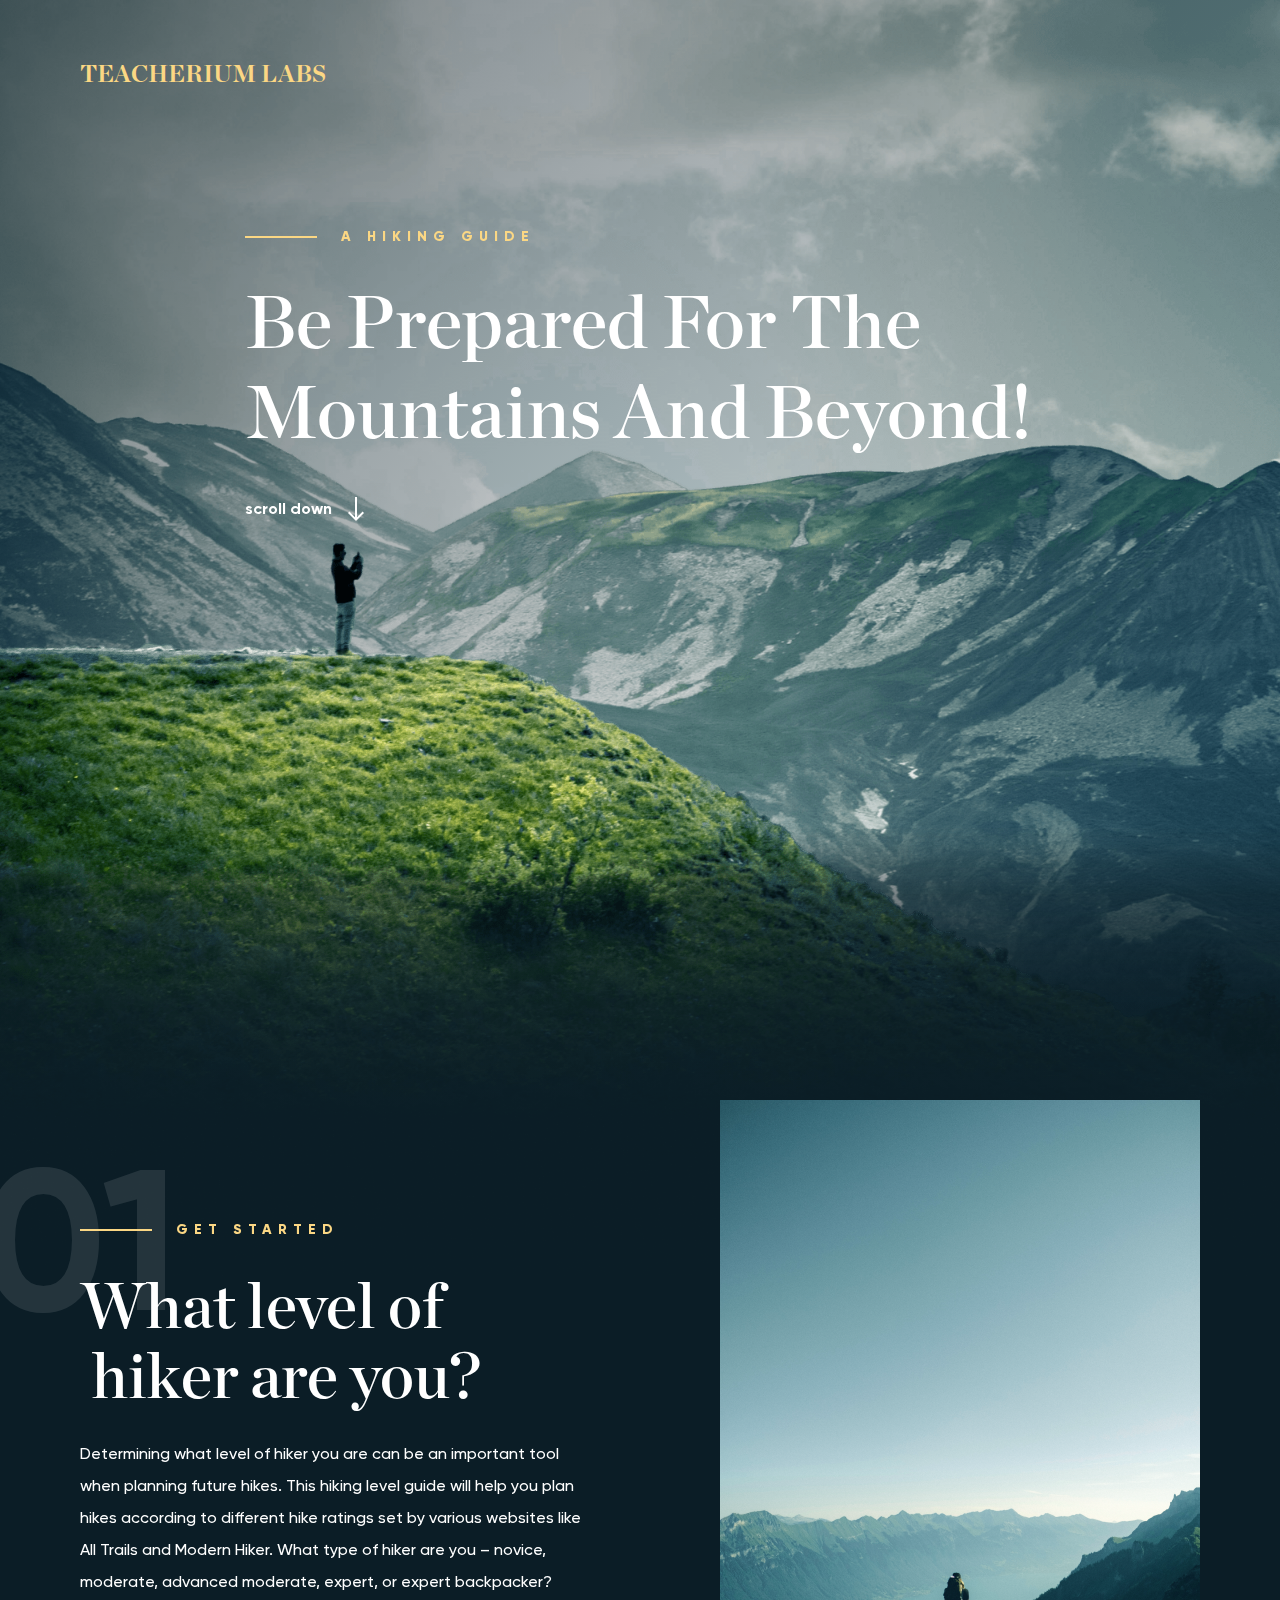
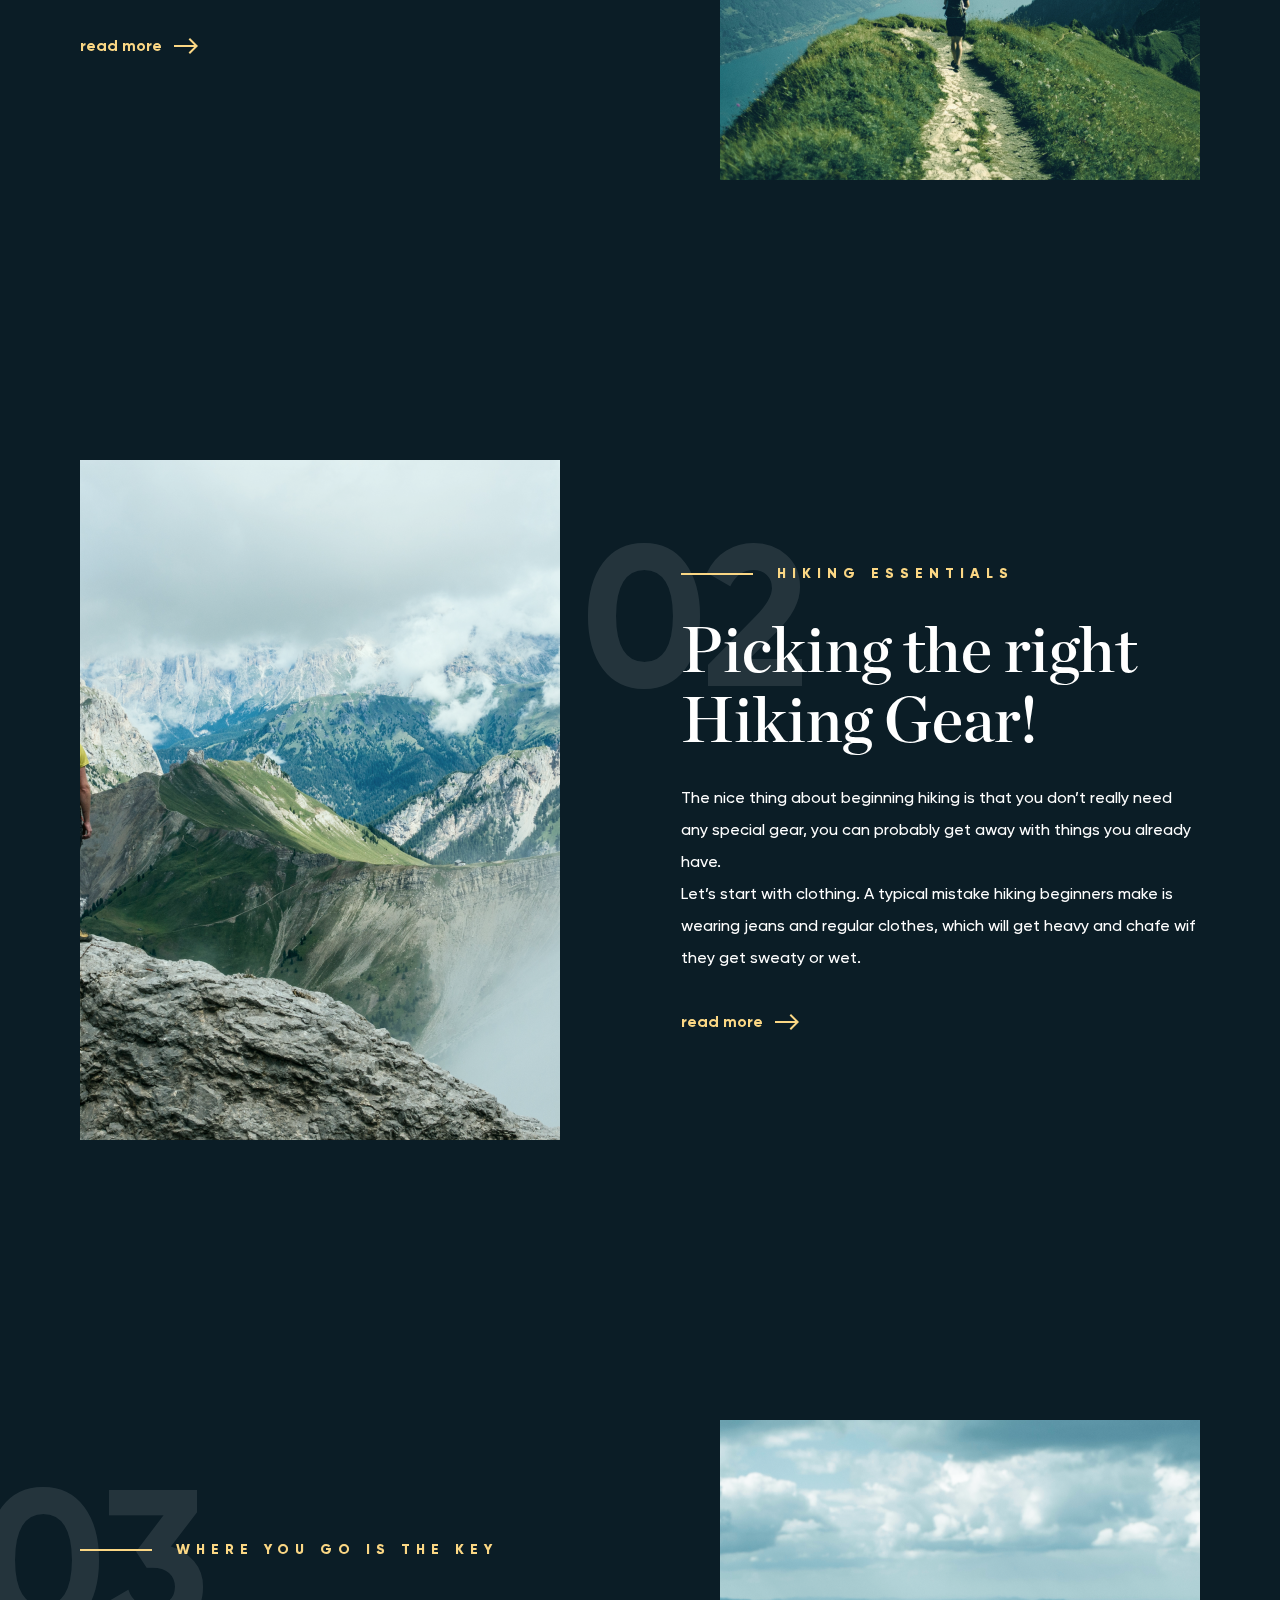
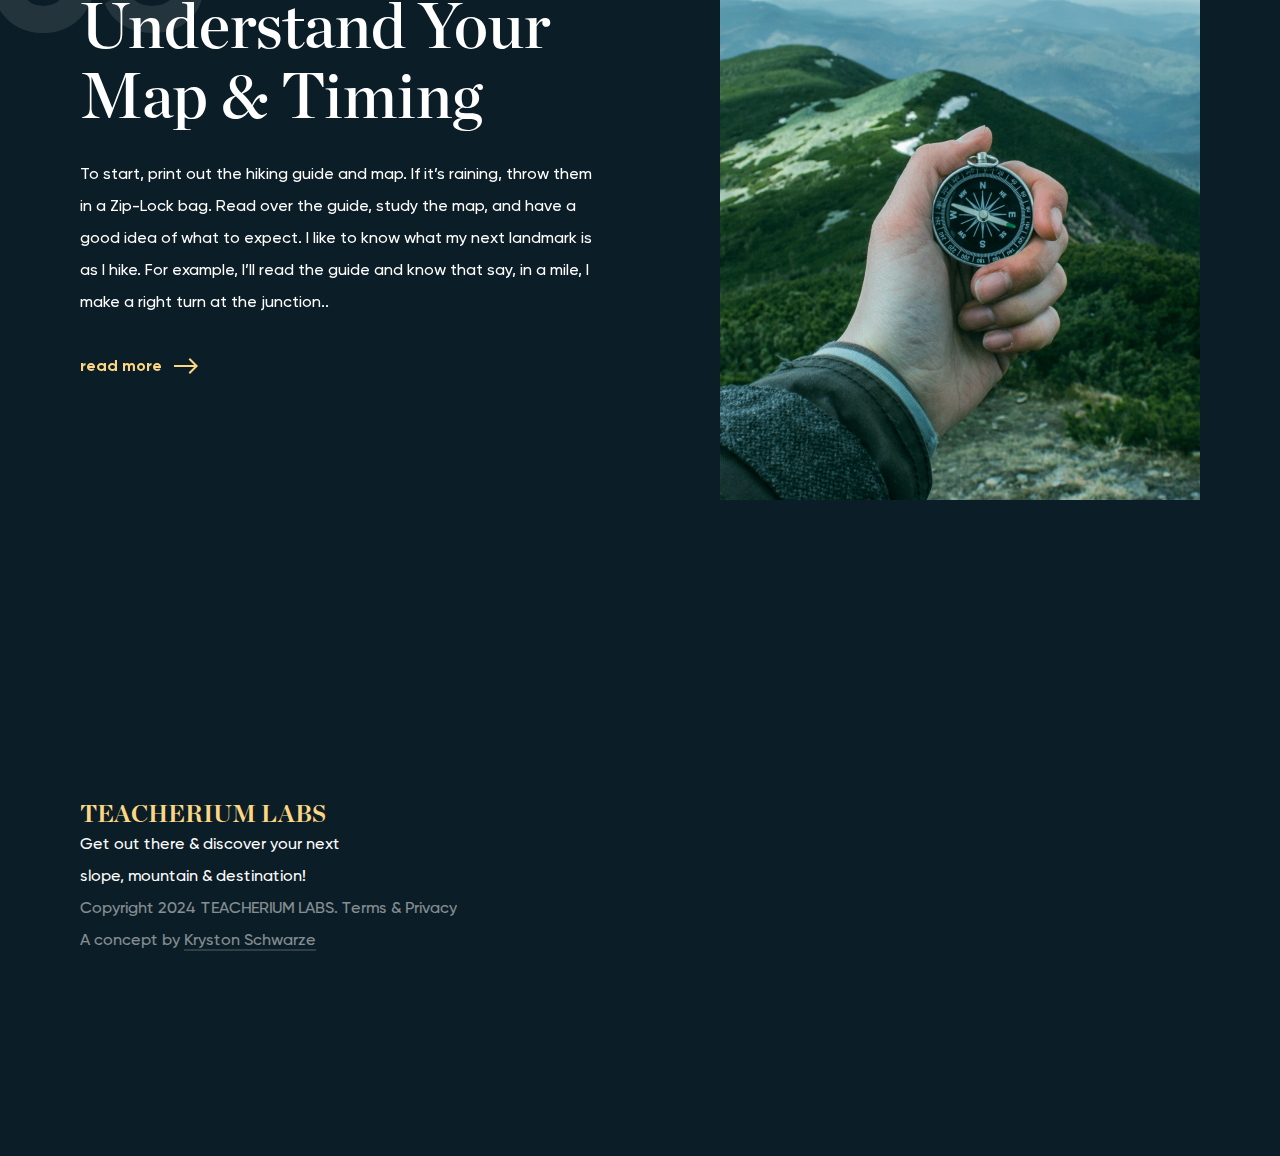
==== index.html @ 44a59bc6 "init" ====
<!DOCTYPE html>
<!--  This site was created in Webflow. http://www.webflow.com  -->
<!--  Last Published: Fri Apr 17 2020 17:21:22 GMT+0000 (Coordinated Universal Time)  -->
<html data-wf-page="5e99e50e1c66a9720b7ceb38" data-wf-site="5e2d678660dc1a91f8ef1b43">

<head>
  <meta charset="utf-8">
  <title>Teacherium Labs</title>
  <meta content="This is a concept for a blog landing page about hiking and traveling. By Kryston Schwarze."
    name="description">
  <meta content="MNTN | Landing Page" property="og:title">
  <meta content="This is a concept for a blog landing page about hiking and traveling. By Kryston Schwarze."
    property="og:description">
  <meta content="http://drive.google.com/uc?export=view&amp;id=1A3w-CeEMQgr1Tvk6RG8-RAgnAR3TEjqf" property="og:image">
  <meta content="summary" name="twitter:card">
  <meta content="width=device-width, initial-scale=1" name="viewport">
  <meta content="Webflow" name="generator">
  <link href="css/normalize.css" rel="stylesheet" type="text/css">
  <link href="css/webflow.css" rel="stylesheet" type="text/css">
  <link href="css/mntn.webflow.css" rel="stylesheet" type="text/css">
  <!-- [if lt IE 9]><script src="https://cdnjs.cloudflare.com/ajax/libs/html5shiv/3.7.3/html5shiv.min.js" type="text/javascript"></script><![endif] -->
  <script
    type="text/javascript">!function (o, c) { var n = c.documentElement, t = " w-mod-"; n.className += t + "js", ("ontouchstart" in o || o.DocumentTouch && c instanceof DocumentTouch) && (n.className += t + "touch") }(window, document);</script>
  <link href="images/favicon.png" rel="shortcut icon" type="image/x-icon">
  <link href="images/webclip.png" rel="apple-touch-icon">
  <meta name="theme-color" content="#0B1D26">
  <style>
    body {
      -webkit-font-smoothing: antialiased;
      -moz-font-smoothing: antialiased;
      -o-font-smoothing: antialiased;
    }

    ::selection {
      color: #FBD784;
      background: #color;
    }
  </style>
</head>

<body class="body">
  <!-- <div data-w-id="41b39f2a-3cc6-0436-9059-9418e7f2bdc5" style="display:flex;opacity:1" class="loading">
    <div class="loading-wrapper"><img src="images/Logo.svg" width="200" alt="" class="logo-loading"></div>
  </div> -->
  <div class="site-wrapper">
    <div class="hero-section">
      <div class="navbar">
        <div class="content-wrapper nav">
          <a href="#" class="logo w-inline-block">
            <div class="mntn-logo w-embed">
              <h3 class="h1-title">TEACHERIUM LABS</h3>
            </div>
          </a>
          <!-- <div class="nav-link-wrapper">
            <a href="#" class="nav-link nav w-inline-block">
              <div>Equipment</div>
            </a>
            <a href="#" class="nav-link nav w-inline-block">
              <div>About us</div>
            </a>
            <a href="#" class="nav-link nav w-inline-block">
              <div>Blog</div>
            </a>
          </div> -->
          <!-- <div class="account">
            <a href="#" class="link-to hero w-inline-block">
              <div class="icon margin-right w-embed"><svg width="24" height="24" viewbox="0 0 24 24" fill="none"
                  xmlns="http://www.w3.org/2000/svg">
                  <path fill-rule="evenodd" clip-rule="evenodd"
                    d="M12 14C14.2091 14 16 12.2091 16 10C16 7.79086 14.2091 6 12 6C9.79086 6 8 7.79086 8 10C8 12.2091 9.79086 14 12 14ZM12 12C13.1046 12 14 11.1046 14 10C14 8.89543 13.1046 8 12 8C10.8954 8 10 8.89543 10 10C10 11.1046 10.8954 12 12 12Z"
                    fill="currentColor"></path>
                  <path fill-rule="evenodd" clip-rule="evenodd"
                    d="M17.9261 20.0557C20.397 18.235 22 15.3047 22 12C22 6.47715 17.5228 2 12 2C6.47715 2 2 6.47715 2 12C2 15.3047 3.60301 18.235 6.07388 20.0557C6.11934 20.0892 6.16509 20.1223 6.21112 20.1551C6.65997 20.4742 7.1363 20.7573 7.63587 21C8.95464 21.6407 10.4354 22 12 22C13.5646 22 15.0454 21.6407 16.3641 21C16.3909 20.987 16.4177 20.9738 16.4443 20.9606C16.9657 20.7015 17.4613 20.3982 17.9261 20.0557ZM17.2287 18.055C18.926 16.588 20 14.4194 20 12C20 7.58172 16.4183 4 12 4C7.58172 4 4 7.58172 4 12C4 14.4194 5.07401 16.588 6.77128 18.055C7.80066 16.2313 9.75654 15 12 15C14.2435 15 16.1993 16.2313 17.2287 18.055ZM15.5567 19.1679C14.8921 17.8803 13.5488 17 12 17C10.4512 17 9.10792 17.8803 8.44332 19.1679C9.51467 19.7005 10.7224 20 12 20C13.2776 20 14.4853 19.7005 15.5567 19.1679Z"
                    fill="currentColor"></path>
                </svg></div>
              <div>Account</div>
            </a>
          </div> -->
        </div>
      </div>
      <div data-w-id="3f00c438-a0f3-3091-6407-ce77cd80edd8" class="content-wrapper hero">
        <div class="social-links">
          <div class="text-block">Follow us</div>
          <div class="icon social w-embed"><svg width="25" height="25" viewbox="0 0 25 25" fill="none"
              xmlns="http://www.w3.org/2000/svg">
              <path
                d="M2.5 16.7L2.5 8.3C2.5 5.0968 5.09675 2.5 8.3 2.5L16.7 2.5C19.9033 2.5 22.5 5.0968 22.5 8.29999L22.5 16.7C22.5 19.9032 19.9033 22.5 16.7 22.5L8.3 22.5C5.09675 22.5 2.5 19.9032 2.5 16.7ZM4.49998 16.9C4.49998 18.8882 6.11176 20.5 8.09998 20.5L16.9 20.5C18.8882 20.5 20.5 18.8882 20.5 16.9L20.5 8.1C20.5 6.1118 18.8882 4.5 16.9 4.5L8.09998 4.5C6.11176 4.5 4.49998 6.1118 4.49998 8.1L4.49998 16.9ZM5.99998 7.25C5.99998 6.5596 6.55963 6 7.24998 6C7.94034 6 8.49998 6.5596 8.49998 7.25C8.49998 7.9404 7.94034 8.5 7.24998 8.5C6.55963 8.5 5.99998 7.9404 5.99998 7.25ZM7.49998 12.5C7.49998 9.7386 9.73856 7.5 12.5 7.5C15.2614 7.5 17.5 9.7386 17.5 12.5C17.5 15.2614 15.2614 17.5 12.5 17.5C9.73856 17.5 7.49998 15.2614 7.49998 12.5ZM9.49998 12.5C9.49998 14.1569 10.8432 15.5 12.5 15.5C14.1569 15.5 15.5 14.1569 15.5 12.5C15.5 10.8431 14.1569 9.5 12.5 9.5C10.8432 9.5 9.49998 10.8431 9.49998 12.5Z"
                fill="white"></path>
            </svg></div>
          <div class="icon social w-embed"><svg width="25" height="25" viewbox="0 0 25 25" fill="none"
              xmlns="http://www.w3.org/2000/svg">
              <path
                d="M6.51238 2.04079C6.85373 2.81039 7.08442 3.63759 7.18815 4.50559C6.65701 3.61969 5.81598 2.93909 4.81378 2.61869C5.30564 3.44799 5.66278 4.36639 5.8552 5.34399C5.02112 6.12679 4.5 7.24209 4.5 8.47649C4.5 10.8466 6.42147 12.7683 8.79155 12.7683C9.1279 12.7683 9.45546 12.7303 9.7696 12.6571C9.5906 16.2239 7.88203 19.3862 5.28551 21.5029C5.91935 21.8723 6.65656 22.084 7.44309 22.084C8.93204 22.084 10.2456 21.3263 11.0153 20.1748C10.9929 20.8782 10.7999 21.54 10.4785 22.1186C10.4964 22.119 10.5143 22.119 10.5324 22.119C12.6118 22.119 14.3463 20.6397 14.7406 18.6764C14.8387 19.0365 14.8912 19.4156 14.8912 19.807C14.8912 20.0836 14.8642 20.3524 14.8142 20.6145C16.5191 20.0684 17.76 18.4835 17.7945 16.6054C18.9457 18.0742 19.6318 19.9247 19.6318 21.9355C19.6318 22.2819 19.6114 22.6235 19.5717 22.9592C20.7894 21.06 21.5 18.8041 21.5 16.3805C21.5 8.48659 14.9605 4.16979 9.28918 4.16979C9.10314 4.16979 8.91805 4.17399 8.73395 4.18229C8.12886 3.34369 7.37302 2.61609 6.51238 2.04079Z"
                fill="white"></path>
            </svg></div>
        </div>
        <div class="content-hero">
          <div class="tagline">
            <div class="tagline-line"></div>
            <h5 class="heading-tagline">A Hiking guide</h5>
          </div>
          <h1 class="h1-title">Be prepared for the Mountains and beyond!</h1>
          <a href="#Content" class="link-to hero w-inline-block">
            <div>scroll down</div>
            <div class="icon-scroll w-embed"><svg width="16" height="24" viewbox="0 0 16 24" fill="none"
                xmlns="http://www.w3.org/2000/svg">
                <path d="M16 16L14.59 14.59L9 20.17V0H7V20.17L1.42 14.58L0 16L8 24L16 16Z" fill="currentColor"></path>
              </svg></div>
          </a>
        </div>
        <div class="nav-slider">
          <div class="nav-slider-links"><a href="#" class="slider-link">Start</a><a href="#"
              class="slider-link">01</a><a href="#" class="slider-link">02</a><a href="#" class="slider-link">03</a>
          </div>
          <div class="indicator-line">
            <div class="indicator"></div>
          </div>
        </div>
      </div><img src="images/HG.png"
        srcset="images/HG-p-500.png 500w, images/HG-p-800.png 800w, images/HG-p-1080.png 1080w, images/HG.png 1920w"
        sizes="(max-width: 1920px) 100vw, 1920px" data-w-id="8d820f2d-52d3-8c4b-4f71-33c5de2cc9e6" alt=""
        class="hg"><img src="images/MG.png"
        srcset="images/MG-p-500.png 500w, images/MG-p-800.png 800w, images/MG-p-1080.png 1080w, images/MG-p-1600.png 1600w, images/MG.png 1920w"
        sizes="(max-width: 1920px) 100vw, 1920px" data-w-id="f095a42a-d5ae-6b01-3de8-4dbc899a5b17" alt=""
        class="mg"><img src="images/VG.png"
        srcset="images/VG-p-500.png 500w, images/VG-p-800.png 800w, images/VG.png 1920w"
        sizes="(max-width: 1920px) 100vw, 1920px" data-w-id="cf7ed2c0-d483-b1c6-05ca-2bc9dfa8c5a5" alt="" class="vg">
      <div class="gradient-hero"></div>
    </div>
    <div class="content-section">
      <div id="Content" class="content-wrapper content">
        <div class="grid">
          <div id="w-node-435c3832b714-0b7ceb38" class="content-text">
            <div class="count">01</div>
            <div class="tagline">
              <div class="tagline-line"></div>
              <h5 class="heading-tagline">GEt Started</h5>
            </div>
            <h2 class="head">What level of  hiker are you?</h2>
            <p>Determining what level of hiker you are can be an important tool when planning future hikes. This hiking
              level guide will help you plan hikes according to different hike ratings set by various websites like All
              Trails and Modern Hiker. What type of hiker are you – novice, moderate, advanced moderate, expert, or
              expert backpacker?</p>
            <a href="#" class="link-to hero more w-inline-block">
              <div>read more</div>
              <div class="icon-scroll more w-embed"><svg width="16" height="24" viewbox="0 0 16 24" fill="none"
                  xmlns="http://www.w3.org/2000/svg">
                  <path d="M16 16L14.59 14.59L9 20.17V0H7V20.17L1.42 14.58L0 16L8 24L16 16Z" fill="currentColor"></path>
                </svg></div>
            </a>
          </div><img src="images/01.png" id="w-node-39e02eb8b346-0b7ceb38" alt="" class="image _01">
        </div>
      </div>
      <div class="content-wrapper content">
        <div class="grid">
          <div id="w-node-12f012158455-0b7ceb38" class="content-text">
            <div class="count">02</div>
            <div class="tagline">
              <div class="tagline-line"></div>
              <h5 class="heading-tagline">Hiking Essentials</h5>
            </div>
            <h2 class="head">Picking the right Hiking Gear!</h2>
            <p>The nice thing about beginning hiking is that you don’t really need any special gear, you can probably
              get away with things you already have.<br>Let’s start with clothing. A typical mistake hiking beginners
              make is wearing jeans and regular clothes, which will get heavy and chafe wif they get sweaty or wet.</p>
            <a href="#" class="link-to hero more w-inline-block">
              <div>read more</div>
              <div class="icon-scroll more w-embed"><svg width="16" height="24" viewbox="0 0 16 24" fill="none"
                  xmlns="http://www.w3.org/2000/svg">
                  <path d="M16 16L14.59 14.59L9 20.17V0H7V20.17L1.42 14.58L0 16L8 24L16 16Z" fill="currentColor"></path>
                </svg></div>
            </a>
          </div><img src="images/02.png" id="w-node-12f012158464-0b7ceb38" alt="" class="image">
        </div>
      </div>
      <div class="content-wrapper content">
        <div class="grid">
          <div id="w-node-af252b1c3813-0b7ceb38" class="content-text">
            <div class="count">03</div>
            <div class="tagline">
              <div class="tagline-line"></div>
              <h5 class="heading-tagline">where you go is the key</h5>
            </div>
            <h2 class="head">Understand Your Map &amp; Timing</h2>
            <p>To start, print out the hiking guide and map. If it’s raining, throw them in a Zip-Lock bag. Read over
              the guide, study the map, and have a good idea of what to expect. I like to know what my next landmark is
              as I hike. For example, I’ll read the guide and know that say, in a mile, I make a right turn at the
              junction..</p>
            <a href="#" class="link-to hero more w-inline-block">
              <div>read more</div>
              <div class="icon-scroll more w-embed"><svg width="16" height="24" viewbox="0 0 16 24" fill="none"
                  xmlns="http://www.w3.org/2000/svg">
                  <path d="M16 16L14.59 14.59L9 20.17V0H7V20.17L1.42 14.58L0 16L8 24L16 16Z" fill="currentColor"></path>
                </svg></div>
            </a>
          </div><img src="images/03.png" id="w-node-af252b1c3822-0b7ceb38" alt="" class="image">
        </div>
      </div>
    </div>
    <div class="footer">
      <div class="content-wrapper content footer">
        <div class="grid footer">
          <div id="w-node-1aa862d1e6f1-0b7ceb38" class="footer-left">
            <div class="top">
              <a href="#" class="logo footer w-inline-block">
                <div class="mntn-logo w-embed">
                  <h3 class="h1-title">TEACHERIUM LABS</h3>
                </div>
              </a>
              <div class="footer-text">Get out there &amp; discover your next slope, mountain &amp; destination!</div>
            </div>
            <div class="copyright">Copyright 2024 TEACHERIUM LABS. Terms &amp; Privacy<br>A concept by <a
                href="http://krystonschwarze.com" target="_blank" class="author">Kryston Schwarze</a></div>
          </div>
          <div id="w-node-4532b953dd02-0b7ceb38" class="footer-right">
            <!-- <div class="links">
              <div id="w-node-bec01f52c19d-0b7ceb38" class="footer-links">
                <h4>More on The Blog</h4><a href="#" class="footer-link">About MNTN</a><a href="#"
                  class="footer-link">Contributors &amp; Writers</a><a href="#" class="footer-link">Write For Us</a><a
                  href="#" class="footer-link">Contact Us</a><a href="#" class="footer-link">Privacy Policy</a>
              </div>
              <div id="w-node-98e738a28e3d-0b7ceb38" class="footer-links _02">
                <h4>More on MNTN</h4><a href="#" class="footer-link">The Team</a><a href="#"
                  class="footer-link">Jobs</a><a href="#" class="footer-link">Press</a>
              </div>
            </div> -->
          </div>
        </div>
      </div>
    </div>
  </div>
  <script src="https://d3e54v103j8qbb.cloudfront.net/js/jquery-3.4.1.min.220afd743d.js?site=5e2d678660dc1a91f8ef1b43"
    type="text/javascript" integrity="sha256-CSXorXvZcTkaix6Yvo6HppcZGetbYMGWSFlBw8HfCJo="
    crossorigin="anonymous"></script>
  <script src="js/webflow.js" type="text/javascript"></script>
  <!-- [if lte IE 9]><script src="https://cdnjs.cloudflare.com/ajax/libs/placeholders/3.0.2/placeholders.min.js"></script><![endif] -->
</body>

</html>
---- css/webflow.css ----
@font-face {
  font-family: 'webflow-icons';
  src: url("[data-uri]") format('truetype');
  font-weight: normal;
  font-style: normal;
}
[class^="w-icon-"],
[class*=" w-icon-"] {
  /* use !important to prevent issues with browser extensions that change fonts */
  font-family: 'webflow-icons' !important;
  speak: none;
  font-style: normal;
  font-weight: normal;
  font-variant: normal;
  text-transform: none;
  line-height: 1;
  /* Better Font Rendering =========== */
  -webkit-font-smoothing: antialiased;
  -moz-osx-font-smoothing: grayscale;
}
.w-icon-slider-right:before {
  content: "\e600";
}
.w-icon-slider-left:before {
  content: "\e601";
}
.w-icon-nav-menu:before {
  content: "\e602";
}
.w-icon-arrow-down:before,
.w-icon-dropdown-toggle:before {
  content: "\e603";
}
.w-icon-file-upload-remove:before {
  content: "\e900";
}
.w-icon-file-upload-icon:before {
  content: "\e903";
}
* {
  -webkit-box-sizing: border-box;
  -moz-box-sizing: border-box;
  box-sizing: border-box;
}
html {
  height: 100%;
}
body {
  margin: 0;
  min-height: 100%;
  background-color: #fff;
  font-family: Arial, sans-serif;
  font-size: 14px;
  line-height: 20px;
  color: #333;
}
img {
  max-width: 100%;
  vertical-align: middle;
  display: inline-block;
}
html.w-mod-touch * {
  background-attachment: scroll !important;
}
.w-block {
  display: block;
}
.w-inline-block {
  max-width: 100%;
  display: inline-block;
}
.w-clearfix:before,
.w-clearfix:after {
  content: " ";
  display: table;
  grid-column-start: 1;
  grid-row-start: 1;
  grid-column-end: 2;
  grid-row-end: 2;
}
.w-clearfix:after {
  clear: both;
}
.w-hidden {
  display: none;
}
.w-button {
  display: inline-block;
  padding: 9px 15px;
  background-color: #3898EC;
  color: white;
  border: 0;
  line-height: inherit;
  text-decoration: none;
  cursor: pointer;
  border-radius: 0;
}
input.w-button {
  -webkit-appearance: button;
}
html[data-w-dynpage] [data-w-cloak] {
  color: transparent !important;
}
.w-webflow-badge,
.w-webflow-badge * {
  position: static;
  left: auto;
  top: auto;
  right: auto;
  bottom: auto;
  z-index: auto;
  display: block;
  visibility: visible;
  overflow: visible;
  overflow-x: visible;
  overflow-y: visible;
  box-sizing: border-box;
  width: auto;
  height: auto;
  max-height: none;
  max-width: none;
  min-height: 0;
  min-width: 0;
  margin: 0;
  padding: 0;
  float: none;
  clear: none;
  border: 0 none transparent;
  border-radius: 0;
  background: none;
  background-image: none;
  background-position: 0% 0%;
  background-size: auto auto;
  background-repeat: repeat;
  background-origin: padding-box;
  background-clip: border-box;
  background-attachment: scroll;
  background-color: transparent;
  box-shadow: none;
  opacity: 1.0;
  transform: none;
  transition: none;
  direction: ltr;
  font-family: inherit;
  font-weight: inherit;
  color: inherit;
  font-size: inherit;
  line-height: inherit;
  font-style: inherit;
  font-variant: inherit;
  text-align: inherit;
  letter-spacing: inherit;
  text-decoration: inherit;
  text-indent: 0;
  text-transform: inherit;
  list-style-type: disc;
  text-shadow: none;
  font-smoothing: auto;
  vertical-align: baseline;
  cursor: inherit;
  white-space: inherit;
  word-break: normal;
  word-spacing: normal;
  word-wrap: normal;
}
.w-webflow-badge {
  position: fixed !important;
  display: inline-block !important;
  visibility: visible !important;
  opacity: 1 !important;
  z-index: 2147483647 !important;
  top: auto !important;
  right: 12px !important;
  bottom: 12px !important;
  left: auto !important;
  color: #AAADB0 !important;
  background-color: #fff !important;
  border-radius: 3px !important;
  padding: 6px 8px 6px 6px !important;
  font-size: 12px !important;
  opacity: 1.0 !important;
  line-height: 14px !important;
  text-decoration: none !important;
  transform: none !important;
  margin: 0 !important;
  width: auto !important;
  height: auto !important;
  overflow: visible !important;
  white-space: nowrap;
  box-shadow: 0 0 0 1px rgba(0, 0, 0, 0.1), 0px 1px 3px rgba(0, 0, 0, 0.1);
  cursor: pointer;
}
.w-webflow-badge > img {
  display: inline-block !important;
  visibility: visible !important;
  opacity: 1 !important;
  vertical-align: middle !important;
}
h1,
h2,
h3,
h4,
h5,
h6 {
  font-weight: bold;
  margin-bottom: 10px;
}
h1 {
  font-size: 38px;
  line-height: 44px;
  margin-top: 20px;
}
h2 {
  font-size: 32px;
  line-height: 36px;
  margin-top: 20px;
}
h3 {
  font-size: 24px;
  line-height: 30px;
  margin-top: 20px;
}
h4 {
  font-size: 18px;
  line-height: 24px;
  margin-top: 10px;
}
h5 {
  font-size: 14px;
  line-height: 20px;
  margin-top: 10px;
}
h6 {
  font-size: 12px;
  line-height: 18px;
  margin-top: 10px;
}
p {
  margin-top: 0;
  margin-bottom: 10px;
}
blockquote {
  margin: 0 0 10px 0;
  padding: 10px 20px;
  border-left: 5px solid #E2E2E2;
  font-size: 18px;
  line-height: 22px;
}
figure {
  margin: 0;
  margin-bottom: 10px;
}
figcaption {
  margin-top: 5px;
  text-align: center;
}
ul,
ol {
  margin-top: 0px;
  margin-bottom: 10px;
  padding-left: 40px;
}
.w-list-unstyled {
  padding-left: 0;
  list-style: none;
}
.w-embed:before,
.w-embed:after {
  content: " ";
  display: table;
  grid-column-start: 1;
  grid-row-start: 1;
  grid-column-end: 2;
  grid-row-end: 2;
}
.w-embed:after {
  clear: both;
}
.w-video {
  width: 100%;
  position: relative;
  padding: 0;
}
.w-video iframe,
.w-video object,
.w-video embed {
  position: absolute;
  top: 0;
  left: 0;
  width: 100%;
  height: 100%;
}
fieldset {
  padding: 0;
  margin: 0;
  border: 0;
}
button,
html input[type="button"],
input[type="reset"] {
  border: 0;
  cursor: pointer;
  -webkit-appearance: button;
}
.w-form {
  margin: 0 0 15px;
}
.w-form-done {
  display: none;
  padding: 20px;
  text-align: center;
  background-color: #dddddd;
}
.w-form-fail {
  display: none;
  margin-top: 10px;
  padding: 10px;
  background-color: #ffdede;
}
label {
  display: block;
  margin-bottom: 5px;
  font-weight: bold;
}
.w-input,
.w-select {
  display: block;
  width: 100%;
  height: 38px;
  padding: 8px 12px;
  margin-bottom: 10px;
  font-size: 14px;
  line-height: 1.428571429;
  color: #333333;
  vertical-align: middle;
  background-color: #ffffff;
  border: 1px solid #cccccc;
}
.w-input:-moz-placeholder,
.w-select:-moz-placeholder {
  color: #999;
}
.w-input::-moz-placeholder,
.w-select::-moz-placeholder {
  color: #999;
  opacity: 1;
}
.w-input:-ms-input-placeholder,
.w-select:-ms-input-placeholder {
  color: #999;
}
.w-input::-webkit-input-placeholder,
.w-select::-webkit-input-placeholder {
  color: #999;
}
.w-input:focus,
.w-select:focus {
  border-color: #3898EC;
  outline: 0;
}
.w-input[disabled],
.w-select[disabled],
.w-input[readonly],
.w-select[readonly],
fieldset[disabled] .w-input,
fieldset[disabled] .w-select {
  cursor: not-allowed;
  background-color: #eeeeee;
}
textarea.w-input,
textarea.w-select {
  height: auto;
}
.w-select {
  background-color: #f3f3f3;
}
.w-select[multiple] {
  height: auto;
}
.w-form-label {
  display: inline-block;
  cursor: pointer;
  font-weight: normal;
  margin-bottom: 0px;
}
.w-radio {
  display: block;
  margin-bottom: 5px;
  padding-left: 20px;
}
.w-radio:before,
.w-radio:after {
  content: " ";
  display: table;
  grid-column-start: 1;
  grid-row-start: 1;
  grid-column-end: 2;
  grid-row-end: 2;
}
.w-radio:after {
  clear: both;
}
.w-radio-input {
  margin: 4px 0 0;
  margin-top: 1px \9;
  line-height: normal;
  float: left;
  margin-left: -20px;
}
.w-radio-input {
  margin-top: 3px;
}
.w-file-upload {
  display: block;
  margin-bottom: 10px;
}
.w-file-upload-input {
  width: 0.1px;
  height: 0.1px;
  opacity: 0;
  overflow: hidden;
  position: absolute;
  z-index: -100;
}
.w-file-upload-default,
.w-file-upload-uploading,
.w-file-upload-success {
  display: inline-block;
  color: #333333;
}
.w-file-upload-error {
  display: block;
  margin-top: 10px;
}
.w-file-upload-default.w-hidden,
.w-file-upload-uploading.w-hidden,
.w-file-upload-error.w-hidden,
.w-file-upload-success.w-hidden {
  display: none;
}
.w-file-upload-uploading-btn {
  display: flex;
  font-size: 14px;
  font-weight: normal;
  cursor: pointer;
  margin: 0;
  padding: 8px 12px;
  border: 1px solid #cccccc;
  background-color: #fafafa;
}
.w-file-upload-file {
  display: flex;
  flex-grow: 1;
  justify-content: space-between;
  margin: 0;
  padding: 8px 9px 8px 11px;
  border: 1px solid #cccccc;
  background-color: #fafafa;
}
.w-file-upload-file-name {
  font-size: 14px;
  font-weight: normal;
  display: block;
}
.w-file-remove-link {
  margin-top: 3px;
  margin-left: 10px;
  width: auto;
  height: auto;
  padding: 3px;
  display: block;
  cursor: pointer;
}
.w-icon-file-upload-remove {
  margin: auto;
  font-size: 10px;
}
.w-file-upload-error-msg {
  display: inline-block;
  color: #ea384c;
  padding: 2px 0;
}
.w-file-upload-info {
  display: inline-block;
  line-height: 38px;
  padding: 0 12px;
}
.w-file-upload-label {
  display: inline-block;
  font-size: 14px;
  font-weight: normal;
  cursor: pointer;
  margin: 0;
  padding: 8px 12px;
  border: 1px solid #cccccc;
  background-color: #fafafa;
}
.w-icon-file-upload-icon,
.w-icon-file-upload-uploading {
  display: inline-block;
  margin-right: 8px;
  width: 20px;
}
.w-icon-file-upload-uploading {
  height: 20px;
}
.w-container {
  margin-left: auto;
  margin-right: auto;
  max-width: 940px;
}
.w-container:before,
.w-container:after {
  content: " ";
  display: table;
  grid-column-start: 1;
  grid-row-start: 1;
  grid-column-end: 2;
  grid-row-end: 2;
}
.w-container:after {
  clear: both;
}
.w-container .w-row {
  margin-left: -10px;
  margin-right: -10px;
}
.w-row:before,
.w-row:after {
  content: " ";
  display: table;
  grid-column-start: 1;
  grid-row-start: 1;
  grid-column-end: 2;
  grid-row-end: 2;
}
.w-row:after {
  clear: both;
}
.w-row .w-row {
  margin-left: 0;
  margin-right: 0;
}
.w-col {
  position: relative;
  float: left;
  width: 100%;
  min-height: 1px;
  padding-left: 10px;
  padding-right: 10px;
}
.w-col .w-col {
  padding-left: 0;
  padding-right: 0;
}
.w-col-1 {
  width: 8.33333333%;
}
.w-col-2 {
  width: 16.66666667%;
}
.w-col-3 {
  width: 25%;
}
.w-col-4 {
  width: 33.33333333%;
}
.w-col-5 {
  width: 41.66666667%;
}
.w-col-6 {
  width: 50%;
}
.w-col-7 {
  width: 58.33333333%;
}
.w-col-8 {
  width: 66.66666667%;
}
.w-col-9 {
  width: 75%;
}
.w-col-10 {
  width: 83.33333333%;
}
.w-col-11 {
  width: 91.66666667%;
}
.w-col-12 {
  width: 100%;
}
.w-hidden-main {
  display: none !important;
}
@media screen and (max-width: 991px) {
  .w-container {
    max-width: 728px;
  }
  .w-hidden-main {
    display: inherit !important;
  }
  .w-hidden-medium {
    display: none !important;
  }
  .w-col-medium-1 {
    width: 8.33333333%;
  }
  .w-col-medium-2 {
    width: 16.66666667%;
  }
  .w-col-medium-3 {
    width: 25%;
  }
  .w-col-medium-4 {
    width: 33.33333333%;
  }
  .w-col-medium-5 {
    width: 41.66666667%;
  }
  .w-col-medium-6 {
    width: 50%;
  }
  .w-col-medium-7 {
    width: 58.33333333%;
  }
  .w-col-medium-8 {
    width: 66.66666667%;
  }
  .w-col-medium-9 {
    width: 75%;
  }
  .w-col-medium-10 {
    width: 83.33333333%;
  }
  .w-col-medium-11 {
    width: 91.66666667%;
  }
  .w-col-medium-12 {
    width: 100%;
  }
  .w-col-stack {
    width: 100%;
    left: auto;
    right: auto;
  }
}
@media screen and (max-width: 767px) {
  .w-hidden-main {
    display: inherit !important;
  }
  .w-hidden-medium {
    display: inherit !important;
  }
  .w-hidden-small {
    display: none !important;
  }
  .w-row,
  .w-container .w-row {
    margin-left: 0;
    margin-right: 0;
  }
  .w-col {
    width: 100%;
    left: auto;
    right: auto;
  }
  .w-col-small-1 {
    width: 8.33333333%;
  }
  .w-col-small-2 {
    width: 16.66666667%;
  }
  .w-col-small-3 {
    width: 25%;
  }
  .w-col-small-4 {
    width: 33.33333333%;
  }
  .w-col-small-5 {
    width: 41.66666667%;
  }
  .w-col-small-6 {
    width: 50%;
  }
  .w-col-small-7 {
    width: 58.33333333%;
  }
  .w-col-small-8 {
    width: 66.66666667%;
  }
  .w-col-small-9 {
    width: 75%;
  }
  .w-col-small-10 {
    width: 83.33333333%;
  }
  .w-col-small-11 {
    width: 91.66666667%;
  }
  .w-col-small-12 {
    width: 100%;
  }
}
@media screen and (max-width: 479px) {
  .w-container {
    max-width: none;
  }
  .w-hidden-main {
    display: inherit !important;
  }
  .w-hidden-medium {
    display: inherit !important;
  }
  .w-hidden-small {
    display: inherit !important;
  }
  .w-hidden-tiny {
    display: none !important;
  }
  .w-col {
    width: 100%;
  }
  .w-col-tiny-1 {
    width: 8.33333333%;
  }
  .w-col-tiny-2 {
    width: 16.66666667%;
  }
  .w-col-tiny-3 {
    width: 25%;
  }
  .w-col-tiny-4 {
    width: 33.33333333%;
  }
  .w-col-tiny-5 {
    width: 41.66666667%;
  }
  .w-col-tiny-6 {
    width: 50%;
  }
  .w-col-tiny-7 {
    width: 58.33333333%;
  }
  .w-col-tiny-8 {
    width: 66.66666667%;
  }
  .w-col-tiny-9 {
    width: 75%;
  }
  .w-col-tiny-10 {
    width: 83.33333333%;
  }
  .w-col-tiny-11 {
    width: 91.66666667%;
  }
  .w-col-tiny-12 {
    width: 100%;
  }
}
.w-widget {
  position: relative;
}
.w-widget-map {
  width: 100%;
  height: 400px;
}
.w-widget-map label {
  width: auto;
  display: inline;
}
.w-widget-map img {
  max-width: inherit;
}
.w-widget-map .gm-style-iw {
  text-align: center;
}
.w-widget-map .gm-style-iw > button {
  display: none !important;
}
.w-widget-twitter {
  overflow: hidden;
}
.w-widget-twitter-count-shim {
  display: inline-block;
  vertical-align: top;
  position: relative;
  width: 28px;
  height: 20px;
  text-align: center;
  background: white;
  border: #758696 solid 1px;
  border-radius: 3px;
}
.w-widget-twitter-count-shim * {
  pointer-events: none;
  -webkit-user-select: none;
  -moz-user-select: none;
  -ms-user-select: none;
  user-select: none;
}
.w-widget-twitter-count-shim .w-widget-twitter-count-inner {
  position: relative;
  font-size: 15px;
  line-height: 12px;
  text-align: center;
  color: #999;
  font-family: serif;
}
.w-widget-twitter-count-shim .w-widget-twitter-count-clear {
  position: relative;
  display: block;
}
.w-widget-twitter-count-shim.w--large {
  width: 36px;
  height: 28px;
}
.w-widget-twitter-count-shim.w--large .w-widget-twitter-count-inner {
  font-size: 18px;
  line-height: 18px;
}
.w-widget-twitter-count-shim:not(.w--vertical) {
  margin-left: 5px;
  margin-right: 8px;
}
.w-widget-twitter-count-shim:not(.w--vertical).w--large {
  margin-left: 6px;
}
.w-widget-twitter-count-shim:not(.w--vertical):before,
.w-widget-twitter-count-shim:not(.w--vertical):after {
  top: 50%;
  left: 0;
  border: solid transparent;
  content: " ";
  height: 0;
  width: 0;
  position: absolute;
  pointer-events: none;
}
.w-widget-twitter-count-shim:not(.w--vertical):before {
  border-color: rgba(117, 134, 150, 0);
  border-right-color: #5d6c7b;
  border-width: 4px;
  margin-left: -9px;
  margin-top: -4px;
}
.w-widget-twitter-count-shim:not(.w--vertical).w--large:before {
  border-width: 5px;
  margin-left: -10px;
  margin-top: -5px;
}
.w-widget-twitter-count-shim:not(.w--vertical):after {
  border-color: rgba(255, 255, 255, 0);
  border-right-color: white;
  border-width: 4px;
  margin-left: -8px;
  margin-top: -4px;
}
.w-widget-twitter-count-shim:not(.w--vertical).w--large:after {
  border-width: 5px;
  margin-left: -9px;
  margin-top: -5px;
}
.w-widget-twitter-count-shim.w--vertical {
  width: 61px;
  height: 33px;
  margin-bottom: 8px;
}
.w-widget-twitter-count-shim.w--vertical:before,
.w-widget-twitter-count-shim.w--vertical:after {
  top: 100%;
  left: 50%;
  border: solid transparent;
  content: " ";
  height: 0;
  width: 0;
  position: absolute;
  pointer-events: none;
}
.w-widget-twitter-count-shim.w--vertical:before {
  border-color: rgba(117, 134, 150, 0);
  border-top-color: #5d6c7b;
  border-width: 5px;
  margin-left: -5px;
}
.w-widget-twitter-count-shim.w--vertical:after {
  border-color: rgba(255, 255, 255, 0);
  border-top-color: white;
  border-width: 4px;
  margin-left: -4px;
}
.w-widget-twitter-count-shim.w--vertical .w-widget-twitter-count-inner {
  font-size: 18px;
  line-height: 22px;
}
.w-widget-twitter-count-shim.w--vertical.w--large {
  width: 76px;
}
.w-widget-gplus {
  overflow: hidden;
}
.w-background-video {
  position: relative;
  overflow: hidden;
  height: 500px;
  color: white;
}
.w-background-video > video {
  background-size: cover;
  background-position: 50% 50%;
  position: absolute;
  margin: auto;
  width: 100%;
  height: 100%;
  right: -100%;
  bottom: -100%;
  top: -100%;
  left: -100%;
  object-fit: cover;
  z-index: -100;
}
.w-background-video > video::-webkit-media-controls-start-playback-button {
  display: none !important;
  -webkit-appearance: none;
}
.w-slider {
  position: relative;
  height: 300px;
  text-align: center;
  background: #dddddd;
  clear: both;
  -webkit-tap-highlight-color: rgba(0, 0, 0, 0);
  tap-highlight-color: rgba(0, 0, 0, 0);
}
.w-slider-mask {
  position: relative;
  display: block;
  overflow: hidden;
  z-index: 1;
  left: 0;
  right: 0;
  height: 100%;
  white-space: nowrap;
}
.w-slide {
  position: relative;
  display: inline-block;
  vertical-align: top;
  width: 100%;
  height: 100%;
  white-space: normal;
  text-align: left;
}
.w-slider-nav {
  position: absolute;
  z-index: 2;
  top: auto;
  right: 0;
  bottom: 0;
  left: 0;
  margin: auto;
  padding-top: 10px;
  height: 40px;
  text-align: center;
  -webkit-tap-highlight-color: rgba(0, 0, 0, 0);
  tap-highlight-color: rgba(0, 0, 0, 0);
}
.w-slider-nav.w-round > div {
  border-radius: 100%;
}
.w-slider-nav.w-num > div {
  width: auto;
  height: auto;
  padding: 0.2em 0.5em;
  font-size: inherit;
  line-height: inherit;
}
.w-slider-nav.w-shadow > div {
  box-shadow: 0 0 3px rgba(51, 51, 51, 0.4);
}
.w-slider-nav-invert {
  color: #fff;
}
.w-slider-nav-invert > div {
  background-color: rgba(34, 34, 34, 0.4);
}
.w-slider-nav-invert > div.w-active {
  background-color: #222;
}
.w-slider-dot {
  position: relative;
  display: inline-block;
  width: 1em;
  height: 1em;
  background-color: rgba(255, 255, 255, 0.4);
  cursor: pointer;
  margin: 0 3px 0.5em;
  transition: background-color 100ms, color 100ms;
}
.w-slider-dot.w-active {
  background-color: #fff;
}
.w-slider-arrow-left,
.w-slider-arrow-right {
  position: absolute;
  width: 80px;
  top: 0;
  right: 0;
  bottom: 0;
  left: 0;
  margin: auto;
  cursor: pointer;
  overflow: hidden;
  color: white;
  font-size: 40px;
  -webkit-tap-highlight-color: rgba(0, 0, 0, 0);
  tap-highlight-color: rgba(0, 0, 0, 0);
  -webkit-user-select: none;
  -moz-user-select: none;
  -ms-user-select: none;
  user-select: none;
}
.w-slider-arrow-left [class^="w-icon-"],
.w-slider-arrow-right [class^="w-icon-"],
.w-slider-arrow-left [class*=" w-icon-"],
.w-slider-arrow-right [class*=" w-icon-"] {
  position: absolute;
}
.w-slider-arrow-left {
  z-index: 3;
  right: auto;
}
.w-slider-arrow-right {
  z-index: 4;
  left: auto;
}
.w-icon-slider-left,
.w-icon-slider-right {
  top: 0;
  right: 0;
  bottom: 0;
  left: 0;
  margin: auto;
  width: 1em;
  height: 1em;
}
.w-dropdown {
  display: inline-block;
  position: relative;
  text-align: left;
  margin-left: auto;
  margin-right: auto;
  z-index: 900;
}
.w-dropdown-btn,
.w-dropdown-toggle,
.w-dropdown-link {
  position: relative;
  vertical-align: top;
  text-decoration: none;
  color: #222222;
  padding: 20px;
  text-align: left;
  margin-left: auto;
  margin-right: auto;
  white-space: nowrap;
}
.w-dropdown-toggle {
  -webkit-user-select: none;
  -moz-user-select: none;
  -ms-user-select: none;
  user-select: none;
  display: inline-block;
  cursor: pointer;
  padding-right: 40px;
}
.w-icon-dropdown-toggle {
  position: absolute;
  top: 0;
  right: 0;
  bottom: 0;
  margin: auto;
  margin-right: 20px;
  width: 1em;
  height: 1em;
}
.w-dropdown-list {
  position: absolute;
  background: #dddddd;
  display: none;
  min-width: 100%;
}
.w-dropdown-list.w--open {
  display: block;
}
.w-dropdown-link {
  padding: 10px 20px;
  display: block;
  color: #222222;
}
.w-dropdown-link.w--current {
  color: #0082f3;
}
@media screen and (max-width: 767px) {
  .w-nav-brand {
    padding-left: 10px;
  }
}
/**
 * ## Note
 * Safari (on both iOS and OS X) does not handle viewport units (vh, vw) well.
 * For example percentage units do not work on descendants of elements that
 * have any dimensions expressed in viewport units. It also doesn’t handle them at
 * all in `calc()`.
 */
/**
 * Wrapper around all lightbox elements
 *
 * 1. Since the lightbox can receive focus, IE also gives it an outline.
 * 2. Fixes flickering on Chrome when a transition is in progress
 *    underneath the lightbox.
 */
.w-lightbox-backdrop {
  color: #000;
  cursor: auto;
  font-family: serif;
  font-size: medium;
  font-style: normal;
  font-variant: normal;
  font-weight: normal;
  letter-spacing: normal;
  line-height: normal;
  list-style: disc;
  text-align: start;
  text-indent: 0;
  text-shadow: none;
  text-transform: none;
  visibility: visible;
  white-space: normal;
  word-break: normal;
  word-spacing: normal;
  word-wrap: normal;
  position: fixed;
  top: 0;
  right: 0;
  bottom: 0;
  left: 0;
  color: #fff;
  font-family: "Helvetica Neue", Helvetica, Ubuntu, "Segoe UI", Verdana, sans-serif;
  font-size: 17px;
  line-height: 1.2;
  font-weight: 300;
  text-align: center;
  background: rgba(0, 0, 0, 0.9);
  z-index: 2000;
  outline: 0;
  /* 1 */
  opacity: 0;
  -webkit-user-select: none;
  -moz-user-select: none;
  -ms-user-select: none;
  -webkit-tap-highlight-color: transparent;
  -webkit-transform: translate(0, 0);
  /* 2 */
}
/**
 * Neat trick to bind the rubberband effect to our canvas instead of the whole
 * document on iOS. It also prevents a bug that causes the document underneath to scroll.
 */
.w-lightbox-backdrop,
.w-lightbox-container {
  height: 100%;
  overflow: auto;
  -webkit-overflow-scrolling: touch;
}
.w-lightbox-content {
  position: relative;
  height: 100vh;
  overflow: hidden;
}
.w-lightbox-view {
  position: absolute;
  width: 100vw;
  height: 100vh;
  opacity: 0;
}
.w-lightbox-view:before {
  content: "";
  height: 100vh;
}
/* .w-lightbox-content */
.w-lightbox-group,
.w-lightbox-group .w-lightbox-view,
.w-lightbox-group .w-lightbox-view:before {
  height: 86vh;
}
.w-lightbox-frame,
.w-lightbox-view:before {
  display: inline-block;
  vertical-align: middle;
}
/*
 * 1. Remove default margin set by user-agent on the <figure> element.
 */
.w-lightbox-figure {
  position: relative;
  margin: 0;
  /* 1 */
}
.w-lightbox-group .w-lightbox-figure {
  cursor: pointer;
}
/**
 * IE adds image dimensions as width and height attributes on the IMG tag,
 * but we need both width and height to be set to auto to enable scaling.
 */
.w-lightbox-img {
  width: auto;
  height: auto;
  max-width: none;
}
/**
 * 1. Reset if style is set by user on "All Images"
 */
.w-lightbox-image {
  display: block;
  float: none;
  /* 1 */
  max-width: 100vw;
  max-height: 100vh;
}
.w-lightbox-group .w-lightbox-image {
  max-height: 86vh;
}
.w-lightbox-caption {
  position: absolute;
  right: 0;
  bottom: 0;
  left: 0;
  padding: .5em 1em;
  background: rgba(0, 0, 0, 0.4);
  text-align: left;
  text-overflow: ellipsis;
  white-space: nowrap;
  overflow: hidden;
}
.w-lightbox-embed {
  position: absolute;
  top: 0;
  right: 0;
  bottom: 0;
  left: 0;
  width: 100%;
  height: 100%;
}
.w-lightbox-control {
  position: absolute;
  top: 0;
  width: 4em;
  background-size: 24px;
  background-repeat: no-repeat;
  background-position: center;
  cursor: pointer;
  -webkit-transition: all .3s;
  transition: all .3s;
}
.w-lightbox-left {
  display: none;
  bottom: 0;
  left: 0;
  /* <svg xmlns="http://www.w3.org/2000/svg" viewBox="-20 0 24 40" width="24" height="40"><g transform="rotate(45)"><path d="m0 0h5v23h23v5h-28z" opacity=".4"/><path d="m1 1h3v23h23v3h-26z" fill="#fff"/></g></svg> */
  background-image: url("[data-uri]");
}
.w-lightbox-right {
  display: none;
  right: 0;
  bottom: 0;
  /* <svg xmlns="http://www.w3.org/2000/svg" viewBox="-4 0 24 40" width="24" height="40"><g transform="rotate(45)"><path d="m0-0h28v28h-5v-23h-23z" opacity=".4"/><path d="m1 1h26v26h-3v-23h-23z" fill="#fff"/></g></svg> */
  background-image: url("[data-uri]");
}
/*
 * Without specifying the with and height inside the SVG, all versions of IE render the icon too small.
 * The bug does not seem to manifest itself if the elements are tall enough such as the above arrows.
 * (http://stackoverflow.com/questions/16092114/background-size-differs-in-internet-explorer)
 */
.w-lightbox-close {
  right: 0;
  height: 2.6em;
  /* <svg xmlns="http://www.w3.org/2000/svg" viewBox="-4 0 18 17" width="18" height="17"><g transform="rotate(45)"><path d="m0 0h7v-7h5v7h7v5h-7v7h-5v-7h-7z" opacity=".4"/><path d="m1 1h7v-7h3v7h7v3h-7v7h-3v-7h-7z" fill="#fff"/></g></svg> */
  background-image: url("[data-uri]");
  background-size: 18px;
}
/**
 * 1. All IE versions add extra space at the bottom without this.
 */
.w-lightbox-strip {
  position: absolute;
  bottom: 0;
  left: 0;
  right: 0;
  padding: 0 1vh;
  line-height: 0;
  /* 1 */
  white-space: nowrap;
  overflow-x: auto;
  overflow-y: hidden;
}
/*
 * 1. We use content-box to avoid having to do `width: calc(10vh + 2vw)`
 *    which doesn’t work in Safari anyway.
 * 2. Chrome renders images pixelated when switching to GPU. Making sure
 *    the parent is also rendered on the GPU (by setting translate3d for
 *    example) fixes this behavior.
 */
.w-lightbox-item {
  display: inline-block;
  width: 10vh;
  padding: 2vh 1vh;
  box-sizing: content-box;
  /* 1 */
  cursor: pointer;
  -webkit-transform: translate3d(0, 0, 0);
  /* 2 */
}
.w-lightbox-active {
  opacity: .3;
}
.w-lightbox-thumbnail {
  position: relative;
  height: 10vh;
  background: #222;
  overflow: hidden;
}
.w-lightbox-thumbnail-image {
  position: absolute;
  top: 0;
  left: 0;
}
.w-lightbox-thumbnail .w-lightbox-tall {
  top: 50%;
  width: 100%;
  -webkit-transform: translate(0, -50%);
  -ms-transform: translate(0, -50%);
  transform: translate(0, -50%);
}
.w-lightbox-thumbnail .w-lightbox-wide {
  left: 50%;
  height: 100%;
  -webkit-transform: translate(-50%, 0);
  -ms-transform: translate(-50%, 0);
  transform: translate(-50%, 0);
}
/*
 * Spinner
 *
 * Absolute pixel values are used to avoid rounding errors that would cause
 * the white spinning element to be misaligned with the track.
 */
.w-lightbox-spinner {
  position: absolute;
  top: 50%;
  left: 50%;
  box-sizing: border-box;
  width: 40px;
  height: 40px;
  margin-top: -20px;
  margin-left: -20px;
  border: 5px solid rgba(0, 0, 0, 0.4);
  border-radius: 50%;
  -webkit-animation: spin .8s infinite linear;
  animation: spin .8s infinite linear;
}
.w-lightbox-spinner:after {
  content: "";
  position: absolute;
  top: -4px;
  right: -4px;
  bottom: -4px;
  left: -4px;
  border: 3px solid transparent;
  border-bottom-color: #fff;
  border-radius: 50%;
}
/*
 * Utility classes
 */
.w-lightbox-hide {
  display: none;
}
.w-lightbox-noscroll {
  overflow: hidden;
}
@media (min-width: 768px) {
  .w-lightbox-content {
    height: 96vh;
    margin-top: 2vh;
  }
  .w-lightbox-view,
  .w-lightbox-view:before {
    height: 96vh;
  }
  /* .w-lightbox-content */
  .w-lightbox-group,
  .w-lightbox-group .w-lightbox-view,
  .w-lightbox-group .w-lightbox-view:before {
    height: 84vh;
  }
  .w-lightbox-image {
    max-width: 96vw;
    max-height: 96vh;
  }
  .w-lightbox-group .w-lightbox-image {
    max-width: 82.3vw;
    max-height: 84vh;
  }
  .w-lightbox-left,
  .w-lightbox-right {
    display: block;
    opacity: .5;
  }
  .w-lightbox-close {
    opacity: .8;
  }
  .w-lightbox-control:hover {
    opacity: 1;
  }
}
.w-lightbox-inactive,
.w-lightbox-inactive:hover {
  opacity: 0;
}
.w-richtext:before,
.w-richtext:after {
  content: " ";
  display: table;
  grid-column-start: 1;
  grid-row-start: 1;
  grid-column-end: 2;
  grid-row-end: 2;
}
.w-richtext:after {
  clear: both;
}
.w-richtext[contenteditable="true"]:before,
.w-richtext[contenteditable="true"]:after {
  white-space: initial;
}
.w-richtext ol,
.w-richtext ul {
  overflow: hidden;
}
.w-richtext .w-richtext-figure-selected.w-richtext-figure-type-video div:after,
.w-richtext .w-richtext-figure-selected[data-rt-type="video"] div:after {
  outline: 2px solid #2895f7;
}
.w-richtext .w-richtext-figure-selected.w-richtext-figure-type-image div,
.w-richtext .w-richtext-figure-selected[data-rt-type="image"] div {
  outline: 2px solid #2895f7;
}
.w-richtext figure.w-richtext-figure-type-video > div:after,
.w-richtext figure[data-rt-type="video"] > div:after {
  content: '';
  position: absolute;
  display: none;
  left: 0;
  top: 0;
  right: 0;
  bottom: 0;
}
.w-richtext figure {
  position: relative;
  max-width: 60%;
}
.w-richtext figure > div:before {
  cursor: default!important;
}
.w-richtext figure img {
  width: 100%;
}
.w-richtext figure figcaption.w-richtext-figcaption-placeholder {
  opacity: 0.6;
}
.w-richtext figure div {
  /* fix incorrectly sized selection border in the data manager */
  font-size: 0px;
  color: transparent;
}
.w-richtext figure.w-richtext-figure-type-image,
.w-richtext figure[data-rt-type="image"] {
  display: table;
}
.w-richtext figure.w-richtext-figure-type-image > div,
.w-richtext figure[data-rt-type="image"] > div {
  display: inline-block;
}
.w-richtext figure.w-richtext-figure-type-image > figcaption,
.w-richtext figure[data-rt-type="image"] > figcaption {
  display: table-caption;
  caption-side: bottom;
}
.w-richtext figure.w-richtext-figure-type-video,
.w-richtext figure[data-rt-type="video"] {
  width: 60%;
  height: 0;
}
.w-richtext figure.w-richtext-figure-type-video iframe,
.w-richtext figure[data-rt-type="video"] iframe {
  position: absolute;
  top: 0;
  left: 0;
  width: 100%;
  height: 100%;
}
.w-richtext figure.w-richtext-figure-type-video > div,
.w-richtext figure[data-rt-type="video"] > div {
  width: 100%;
}
.w-richtext figure.w-richtext-align-center {
  margin-right: auto;
  margin-left: auto;
  clear: both;
}
.w-richtext figure.w-richtext-align-center.w-richtext-figure-type-image > div,
.w-richtext figure.w-richtext-align-center[data-rt-type="image"] > div {
  max-width: 100%;
}
.w-richtext figure.w-richtext-align-normal {
  clear: both;
}
.w-richtext figure.w-richtext-align-fullwidth {
  width: 100%;
  max-width: 100%;
  text-align: center;
  clear: both;
  display: block;
  margin-right: auto;
  margin-left: auto;
}
.w-richtext figure.w-richtext-align-fullwidth > div {
  display: inline-block;
  /* padding-bottom is used for aspect ratios in video figures
      we want the div to inherit that so hover/selection borders in the designer-canvas
      fit right*/
  padding-bottom: inherit;
}
.w-richtext figure.w-richtext-align-fullwidth > figcaption {
  display: block;
}
.w-richtext figure.w-richtext-align-floatleft {
  float: left;
  margin-right: 15px;
  clear: none;
}
.w-richtext figure.w-richtext-align-floatright {
  float: right;
  margin-left: 15px;
  clear: none;
}
.w-nav {
  position: relative;
  background: #dddddd;
  z-index: 1000;
}
.w-nav:before,
.w-nav:after {
  content: " ";
  display: table;
  grid-column-start: 1;
  grid-row-start: 1;
  grid-column-end: 2;
  grid-row-end: 2;
}
.w-nav:after {
  clear: both;
}
.w-nav-brand {
  position: relative;
  float: left;
  text-decoration: none;
  color: #333333;
}
.w-nav-link {
  position: relative;
  display: inline-block;
  vertical-align: top;
  text-decoration: none;
  color: #222222;
  padding: 20px;
  text-align: left;
  margin-left: auto;
  margin-right: auto;
}
.w-nav-link.w--current {
  color: #0082f3;
}
.w-nav-menu {
  position: relative;
  float: right;
}
[data-nav-menu-open] {
  display: block !important;
  position: absolute;
  top: 100%;
  left: 0;
  right: 0;
  background: #C8C8C8;
  text-align: center;
  overflow: visible;
  min-width: 200px;
}
.w--nav-link-open {
  display: block;
  position: relative;
}
.w-nav-overlay {
  position: absolute;
  overflow: hidden;
  display: none;
  top: 100%;
  left: 0;
  right: 0;
  width: 100%;
}
.w-nav-overlay [data-nav-menu-open] {
  top: 0;
}
.w-nav[data-animation="over-left"] .w-nav-overlay {
  width: auto;
}
.w-nav[data-animation="over-left"] .w-nav-overlay,
.w-nav[data-animation="over-left"] [data-nav-menu-open] {
  right: auto;
  z-index: 1;
  top: 0;
}
.w-nav[data-animation="over-right"] .w-nav-overlay {
  width: auto;
}
.w-nav[data-animation="over-right"] .w-nav-overlay,
.w-nav[data-animation="over-right"] [data-nav-menu-open] {
  left: auto;
  z-index: 1;
  top: 0;
}
.w-nav-button {
  position: relative;
  float: right;
  padding: 18px;
  font-size: 24px;
  display: none;
  cursor: pointer;
  -webkit-tap-highlight-color: rgba(0, 0, 0, 0);
  tap-highlight-color: rgba(0, 0, 0, 0);
  -webkit-user-select: none;
  -moz-user-select: none;
  -ms-user-select: none;
  user-select: none;
}
.w-nav-button.w--open {
  background-color: #C8C8C8;
  color: white;
}
.w-nav[data-collapse="all"] .w-nav-menu {
  display: none;
}
.w-nav[data-collapse="all"] .w-nav-button {
  display: block;
}
.w--nav-dropdown-open {
  display: block;
}
.w--nav-dropdown-toggle-open {
  display: block;
}
.w--nav-dropdown-list-open {
  position: static;
}
@media screen and (max-width: 991px) {
  .w-nav[data-collapse="medium"] .w-nav-menu {
    display: none;
  }
  .w-nav[data-collapse="medium"] .w-nav-button {
    display: block;
  }
}
@media screen and (max-width: 767px) {
  .w-nav[data-collapse="small"] .w-nav-menu {
    display: none;
  }
  .w-nav[data-collapse="small"] .w-nav-button {
    display: block;
  }
  .w-nav-brand {
    padding-left: 10px;
  }
}
@media screen and (max-width: 479px) {
  .w-nav[data-collapse="tiny"] .w-nav-menu {
    display: none;
  }
  .w-nav[data-collapse="tiny"] .w-nav-button {
    display: block;
  }
}
.w-tabs {
  position: relative;
}
.w-tabs:before,
.w-tabs:after {
  content: " ";
  display: table;
  grid-column-start: 1;
  grid-row-start: 1;
  grid-column-end: 2;
  grid-row-end: 2;
}
.w-tabs:after {
  clear: both;
}
.w-tab-menu {
  position: relative;
}
.w-tab-link {
  position: relative;
  display: inline-block;
  vertical-align: top;
  text-decoration: none;
  padding: 9px 30px;
  text-align: left;
  cursor: pointer;
  color: #222222;
  background-color: #dddddd;
}
.w-tab-link.w--current {
  background-color: #C8C8C8;
}
.w-tab-link:focus {
  outline: 0;
}
.w-tab-content {
  position: relative;
  display: block;
  overflow: hidden;
}
.w-tab-pane {
  position: relative;
  display: none;
}
.w--tab-active {
  display: block;
}
@media screen and (max-width: 479px) {
  .w-tab-link {
    display: block;
  }
}
.w-ix-emptyfix:after {
  content: "";
}
@keyframes spin {
  0% {
    transform: rotate(0deg);
  }
  100% {
    transform: rotate(360deg);
  }
}
.w-dyn-empty {
  padding: 10px;
  background-color: #dddddd;
}
.w-dyn-hide {
  display: none !important;
}
.w-dyn-bind-empty {
  display: none !important;
}
.w-condition-invisible {
  display: none !important;
}
---- css/mntn.webflow.css ----
body {
  font-family: 'Sans Serif', Arial, sans-serif;
  color: #fff;
  font-size: 16px;
  line-height: 32px;
  font-weight: 500;
}

h1 {
  margin-top: 0px;
  margin-bottom: 0px;
  font-family: 'Serif Display', sans-serif;
  font-size: 75px;
  line-height: 120%;
  font-weight: 600;
  text-transform: capitalize;
}

h2 {
  margin-top: 0px;
  margin-bottom: 24px;
  font-family: 'Serif Display', sans-serif;
  font-size: 64px;
  line-height: 110%;
  font-weight: 600;
}

h4 {
  margin-top: 0px;
  margin-bottom: 24px;
  color: #fbd784;
  font-size: 24px;
  line-height: 32px;
  font-weight: 700;
}

h5 {
  margin-top: 0px;
  margin-bottom: 0px;
  font-size: 14px;
  line-height: 24px;
  font-weight: 800;
  letter-spacing: 6px;
  text-transform: uppercase;
}

p {
  margin-bottom: 32px;
}

a {
  color: #fbd784;
  text-decoration: none;
}

.site-wrapper {
  display: -webkit-box;
  display: -webkit-flex;
  display: -ms-flexbox;
  display: flex;
  width: 100%;
  max-width: 1920px;
  margin-right: auto;
  margin-left: auto;
  -webkit-box-orient: vertical;
  -webkit-box-direction: normal;
  -webkit-flex-direction: column;
  -ms-flex-direction: column;
  flex-direction: column;
  background-color: #0b1d26;
  box-shadow: 28px 28px 80px 0 rgba(11, 29, 38, 0.4);
}

.navbar {
  position: absolute;
  left: 0%;
  top: 0%;
  right: 0%;
  bottom: auto;
  z-index: 100;
  padding-top: 40px;
}

.logo.footer {
  margin-bottom: 24px;
}

.nav-link-wrapper {
  color: #fff;
  font-weight: 700;
}

.nav-link.nav {
  padding: 8px 24px;
  -webkit-transition: all 200ms ease;
  transition: all 200ms ease;
  color: #fff;
}

.nav-link.nav:hover {
  -webkit-transform: translate(0px, -2px);
  -ms-transform: translate(0px, -2px);
  transform: translate(0px, -2px);
  color: #fbd784;
}

.content-wrapper {
  display: -webkit-box;
  display: -webkit-flex;
  display: -ms-flexbox;
  display: flex;
  width: 100%;
  margin-right: auto;
  margin-left: auto;
  padding-right: 80px;
  padding-left: 80px;
  -webkit-box-pack: center;
  -webkit-justify-content: center;
  -ms-flex-pack: center;
  justify-content: center;
  -webkit-box-align: center;
  -webkit-align-items: center;
  -ms-flex-align: center;
  align-items: center;
}

.content-wrapper.nav {
  max-width: none;
  -webkit-box-pack: justify;
  -webkit-justify-content: space-between;
  -ms-flex-pack: justify;
  justify-content: space-between;
}

.content-wrapper.hero {
  position: fixed;
  top: 25%;
  z-index: 50;
  max-width: 1920px;
  -webkit-box-pack: center;
  -webkit-justify-content: center;
  -ms-flex-pack: center;
  justify-content: center;
}

.content-wrapper.content {
  max-width: 1440px;
  margin-bottom: 280px;
}

.content-wrapper.content.footer {
  margin-bottom: 200px;
}

.social-links {
  position: -webkit-sticky;
  position: sticky;
  left: 0%;
  top: auto;
  right: auto;
  bottom: auto;
  z-index: 50;
  display: none;
  width: 100px;
  -webkit-box-orient: vertical;
  -webkit-box-direction: normal;
  -webkit-flex-direction: column;
  -ms-flex-direction: column;
  flex-direction: column;
  -webkit-box-align: center;
  -webkit-align-items: center;
  -ms-flex-align: center;
  align-items: center;
  font-weight: 700;
}

.nav-slider {
  position: -webkit-sticky;
  position: sticky;
  left: auto;
  top: auto;
  right: 0%;
  bottom: auto;
  z-index: 50;
  display: none;
}

.content-hero {
  z-index: -700;
  display: -webkit-box;
  display: -webkit-flex;
  display: -ms-flexbox;
  display: flex;
  width: 100%;
  max-width: 790px;
  -webkit-box-orient: vertical;
  -webkit-box-direction: normal;
  -webkit-flex-direction: column;
  -ms-flex-direction: column;
  flex-direction: column;
  -webkit-box-align: start;
  -webkit-align-items: flex-start;
  -ms-flex-align: start;
  align-items: flex-start;
}

.tagline {
  display: -webkit-box;
  display: -webkit-flex;
  display: -ms-flexbox;
  display: flex;
  margin-bottom: 32px;
  -webkit-box-align: center;
  -webkit-align-items: center;
  -ms-flex-align: center;
  align-items: center;
  color: #fbd784;
}

.tagline-line {
  width: 72px;
  height: 2px;
  margin-right: 24px;
  background-color: #fbd784;
}

.link-to {
  display: -webkit-box;
  display: -webkit-flex;
  display: -ms-flexbox;
  display: flex;
  -webkit-box-align: center;
  -webkit-align-items: center;
  -ms-flex-align: center;
  align-items: center;
  font-weight: 700;
}

.link-to.hero {
  -webkit-transition: all 200ms ease;
  transition: all 200ms ease;
  color: #fff;
}

.link-to.hero:hover {
  color: #fbd784;
}

.link-to.hero.more {
  color: #fbd784;
}

.link-to.hero.more:hover {
  -webkit-transform: translate(2px, 0px);
  -ms-transform: translate(2px, 0px);
  transform: translate(2px, 0px);
}

.icon-scroll {
  width: 16px;
  height: 24px;
  margin-left: 16px;
}

.icon-scroll.more {
  -webkit-transform: rotate(-90deg);
  -ms-transform: rotate(-90deg);
  transform: rotate(-90deg);
}

.h1-title {
  margin-bottom: 32px;
  font-family: 'Serif Display', sans-serif;
}

.mntn-logo {
  height: 24px;
}

.icon {
  width: 24px;
  height: 24px;
}

.icon.margin-right {
  margin-right: 8px;
}

.icon.social {
  margin-right: 0px;
  margin-bottom: 16px;
  -webkit-transform: rotate(90deg);
  -ms-transform: rotate(90deg);
  transform: rotate(90deg);
}

.nav-slider-links {
  position: relative;
  display: -webkit-box;
  display: -webkit-flex;
  display: -ms-flexbox;
  display: flex;
  width: 100px;
  -webkit-box-orient: vertical;
  -webkit-box-direction: normal;
  -webkit-flex-direction: column;
  -ms-flex-direction: column;
  flex-direction: column;
  -webkit-box-align: end;
  -webkit-align-items: flex-end;
  -ms-flex-align: end;
  align-items: flex-end;
  font-weight: 700;
}

.indicator-line {
  background-color: hsla(0, 0%, 100%, 0.4);
}

.indicator {
  width: 3px;
  height: 48px;
  background-color: #fff;
}

.slider-link {
  padding: 8px 24px 8px 40px;
  -webkit-transition: all 200ms ease;
  transition: all 200ms ease;
  color: #fff;
}

.slider-link:hover {
  -webkit-transform: translate(5px, 0px);
  -ms-transform: translate(5px, 0px);
  transform: translate(5px, 0px);
  color: #fbd784;
}

.hg {
  position: absolute;
  left: 0%;
  top: 0%;
  right: 0%;
  bottom: 0%;
}

.vg {
  position: absolute;
  left: 0%;
  top: 60%;
  right: 0%;
  bottom: 0%;
  z-index: 50;
}

.mg {
  position: absolute;
  left: 0%;
  top: 40%;
  right: 0%;
  bottom: 0%;
  z-index: 0;
}

.gradient-hero {
  position: absolute;
  left: 0%;
  top: 0%;
  right: 0%;
  bottom: 0%;
  width: 100%;
  height: 100vh;
  background-image: linear-gradient(135deg, #0b1d26, transparent 87%);
  opacity: 0.6;
}

.hero-section {
  position: relative;
  display: -webkit-box;
  display: -webkit-flex;
  display: -ms-flexbox;
  display: flex;
  height: 100vh;
  -webkit-box-orient: vertical;
  -webkit-box-direction: normal;
  -webkit-flex-direction: column;
  -ms-flex-direction: column;
  flex-direction: column;
  -webkit-box-pack: center;
  -webkit-justify-content: center;
  -ms-flex-pack: center;
  justify-content: center;
  -webkit-box-align: center;
  -webkit-align-items: center;
  -ms-flex-align: center;
  align-items: center;
}

.content-section {
  position: relative;
  z-index: 50;
  padding-top: 200px;
  background-image: -webkit-gradient(linear, left top, left bottom, from(rgba(11, 29, 38, 0)), color-stop(20%, #0b1d26));
  background-image: linear-gradient(180deg, rgba(11, 29, 38, 0), #0b1d26 20%);
}

.grid {
  display: -ms-grid;
  display: grid;
  width: 100%;
  grid-auto-columns: 1fr;
  grid-column-gap: 81px;
  grid-row-gap: 16px;
  -ms-grid-columns: 1fr 1fr;
  grid-template-columns: 1fr 1fr;
  -ms-grid-rows: auto;
  grid-template-rows: auto;
}

.grid.footer {
  grid-column-gap: 0px;
  -ms-grid-columns: 0.75fr 1fr;
  grid-template-columns: 0.75fr 1fr;
}

.content-text {
  position: relative;
  width: 100%;
  max-width: 550px;
}

.count {
  position: absolute;
  left: -100px;
  bottom: 320px;
  z-index: -1;
  opacity: 0.1;
  font-size: 200px;
  line-height: 100%;
  font-weight: 700;
}

.footer {
  background-color: #0b1d26;
}

.footer-left {
  display: -webkit-box;
  display: -webkit-flex;
  display: -ms-flexbox;
  display: flex;
  -webkit-box-orient: vertical;
  -webkit-box-direction: normal;
  -webkit-flex-direction: column;
  -ms-flex-direction: column;
  flex-direction: column;
  -webkit-box-pack: justify;
  -webkit-justify-content: space-between;
  -ms-flex-pack: justify;
  justify-content: space-between;
}

.top {
  display: -webkit-box;
  display: -webkit-flex;
  display: -ms-flexbox;
  display: flex;
  width: 100%;
  max-width: 290px;
  -webkit-box-orient: vertical;
  -webkit-box-direction: normal;
  -webkit-flex-direction: column;
  -ms-flex-direction: column;
  flex-direction: column;
}

.links {
  display: -ms-grid;
  display: grid;
  grid-auto-columns: 1fr;
  grid-column-gap: 64px;
  grid-row-gap: 32px;
  -ms-grid-columns: 1fr 1fr;
  grid-template-columns: 1fr 1fr;
  -ms-grid-rows: auto;
  grid-template-rows: auto;
}

.footer-links {
  display: -webkit-box;
  display: -webkit-flex;
  display: -ms-flexbox;
  display: flex;
  -webkit-box-orient: vertical;
  -webkit-box-direction: normal;
  -webkit-flex-direction: column;
  -ms-flex-direction: column;
  flex-direction: column;
  -webkit-box-pack: start;
  -webkit-justify-content: flex-start;
  -ms-flex-pack: start;
  justify-content: flex-start;
  -webkit-box-align: start;
  -webkit-align-items: flex-start;
  -ms-flex-align: start;
  align-items: flex-start;
}

.footer-link {
  margin-bottom: 8px;
  -webkit-transition: all 200ms ease;
  transition: all 200ms ease;
  color: #fff;
  font-weight: 500;
}

.footer-link:hover {
  color: #fbd784;
}

.copyright {
  opacity: 0.5;
}

.body {
  display: -webkit-box;
  display: -webkit-flex;
  display: -ms-flexbox;
  display: flex;
  -webkit-box-pack: center;
  -webkit-justify-content: center;
  -ms-flex-pack: center;
  justify-content: center;
  -webkit-box-align: start;
  -webkit-align-items: flex-start;
  -ms-flex-align: start;
  align-items: flex-start;
  background-color: rgba(3, 18, 26, 0.8);
  -webkit-transition: all 200ms ease;
  transition: all 200ms ease;
}

.author {
  border-bottom: 2px solid hsla(0, 0%, 100%, 0.3);
  -webkit-transition: all 200ms ease;
  transition: all 200ms ease;
  color: #fff;
}

.author:hover {
  border-bottom-color: rgba(251, 215, 132, 0.3);
  color: #fbd784;
}

.text-block {
  -webkit-transform: translate(0px, -32px) rotate(90deg);
  -ms-transform: translate(0px, -32px) rotate(90deg);
  transform: translate(0px, -32px) rotate(90deg);
  white-space: nowrap;
}

.image {
  width: 480px;
  height: 680px;
  -o-object-fit: cover;
  object-fit: cover;
}

.loading-01 {
  display: -webkit-box;
  display: -webkit-flex;
  display: -ms-flexbox;
  display: flex;
  width: 100%;
  height: 100%;
  -webkit-box-pack: center;
  -webkit-justify-content: center;
  -ms-flex-pack: center;
  justify-content: center;
  -webkit-box-align: center;
  -webkit-align-items: center;
  -ms-flex-align: center;
  align-items: center;
  background-color: #0b1d26;
}

.loading {
  position: fixed;
  left: 0%;
  top: 0%;
  right: 0%;
  bottom: 0%;
  z-index: 9999;
  display: none;
  width: 100%;
  height: 100%;
  -webkit-box-pack: center;
  -webkit-justify-content: center;
  -ms-flex-pack: center;
  justify-content: center;
  -webkit-box-align: center;
  -webkit-align-items: center;
  -ms-flex-align: center;
  align-items: center;
  grid-auto-columns: 1fr;
  grid-column-gap: 0px;
  grid-row-gap: 0px;
  -ms-grid-columns: 1fr 1fr 1fr 1fr;
  grid-template-columns: 1fr 1fr 1fr 1fr;
  -ms-grid-rows: auto;
  grid-template-rows: auto;
  background-color: #0b1d26;
}

.loading-02 {
  width: 100%;
  height: 100%;
  background-color: #0b1d26;
}

.lottie-animation {
  display: none;
  width: 400px;
}

.loading-wrapper {
  display: -webkit-box;
  display: -webkit-flex;
  display: -ms-flexbox;
  display: flex;
  -webkit-box-orient: vertical;
  -webkit-box-direction: normal;
  -webkit-flex-direction: column;
  -ms-flex-direction: column;
  flex-direction: column;
  -webkit-box-pack: center;
  -webkit-justify-content: center;
  -ms-flex-pack: center;
  justify-content: center;
  -webkit-box-align: center;
  -webkit-align-items: center;
  -ms-flex-align: center;
  align-items: center;
}

@media screen and (max-width: 991px) {
  .content-wrapper.hero {
    top: 16%;
  }
  .content-wrapper.content {
    margin-bottom: 200px;
  }
  .content-wrapper.content.footer {
    margin-bottom: 80px;
  }
  .content-hero {
    max-width: 610px;
  }
  .h1-title {
    font-size: 58px;
  }
  .vg {
    top: 45%;
  }
  .mg {
    top: 30%;
  }
  .content-section {
    margin-top: -120px;
    padding-top: 0px;
  }
  .grid {
    justify-items: center;
    grid-column-gap: 32px;
    grid-row-gap: 64px;
    -ms-grid-columns: 1fr;
    grid-template-columns: 1fr;
    -ms-grid-rows: auto auto;
    grid-template-rows: auto auto;
  }
  .grid.footer {
    grid-column-gap: 40px;
    -ms-grid-rows: auto;
    grid-template-rows: auto;
  }
  .links {
    grid-column-gap: 27px;
    -ms-grid-columns: 1fr;
    grid-template-columns: 1fr;
  }
  .footer-links._02 {
    display: none;
  }
  .image {
    width: 600px;
    height: 420px;
    -o-object-fit: cover;
    object-fit: cover;
    -o-object-position: 50% 50%;
    object-position: 50% 50%;
  }
  .image._01 {
    -o-object-position: 50% 100%;
    object-position: 50% 100%;
  }
}

@media screen and (max-width: 767px) {
  .nav-link-wrapper {
    display: none;
  }
  .content-wrapper.nav {
    padding-right: 32px;
    padding-left: 32px;
  }
  .content-wrapper.hero {
    padding-right: 32px;
    padding-left: 32px;
  }
  .content-wrapper.content {
    margin-top: 0px;
    padding-right: 32px;
    padding-left: 32px;
  }
  .tagline {
    margin-bottom: 16px;
  }
  .h1-title {
    margin-bottom: 24px;
  }
  .hg {
    width: 100%;
    height: 600px;
    -o-object-fit: cover;
    object-fit: cover;
  }
  .vg {
    top: 55%;
    width: 100%;
    height: 600px;
    -o-object-fit: cover;
    object-fit: cover;
    -o-object-position: 50% 0%;
    object-position: 50% 0%;
  }
  .mg {
    top: 35%;
    width: 100%;
    height: 600px;
    -o-object-fit: cover;
    object-fit: cover;
  }
  .hero-section {
    height: 1000px;
  }
  .content-section {
    margin-top: -120px;
    background-image: -webkit-gradient(linear, left top, left bottom, from(rgba(11, 29, 38, 0)), color-stop(5%, #0b1d26));
    background-image: linear-gradient(180deg, rgba(11, 29, 38, 0), #0b1d26 5%);
  }
  .grid.footer {
    -ms-grid-columns: 1fr;
    grid-template-columns: 1fr;
    -ms-grid-rows: auto auto;
    grid-template-rows: auto auto;
  }
  .head {
    font-size: 48px;
  }
  .links {
    grid-column-gap: 23px;
  }
  .footer-text {
    margin-bottom: 32px;
  }
}

@media screen and (max-width: 479px) {
  p {
    margin-bottom: 24px;
    line-height: 28px;
  }
  .content-wrapper.nav {
    padding-right: 24px;
    padding-left: 24px;
  }
  .content-wrapper.hero {
    padding-right: 24px;
    padding-left: 24px;
  }
  .content-wrapper.content {
    margin-bottom: 120px;
    padding-right: 24px;
    padding-left: 24px;
  }
  .content-hero {
    max-width: 350px;
  }
  .tagline-line {
    width: 40px;
    margin-right: 16px;
  }
  .h1-title {
    font-size: 48px;
  }
  .hg {
    -o-object-position: 30% 50%;
    object-position: 30% 50%;
  }
  .vg {
    -o-object-position: 30% 50%;
    object-position: 30% 50%;
  }
  .mg {
    -o-object-position: 30% 50%;
    object-position: 30% 50%;
  }
  .content-section {
    margin-top: -80px;
  }
  .head {
    font-size: 40px;
  }
  .links {
    grid-column-gap: 26px;
    -ms-grid-columns: 1fr;
    grid-template-columns: 1fr;
    -ms-grid-rows: auto;
    grid-template-rows: auto;
  }
  .image {
    height: 320px;
  }
  .heading-tagline {
    font-size: 12px;
    letter-spacing: 4px;
  }
  .loading-01 {
    max-width: 50%;
  }
  .loading-02 {
    max-width: 50%;
  }
}

#w-node-435c3832b714-0b7ceb38 {
  -webkit-align-self: center;
  -ms-flex-item-align: center;
  -ms-grid-row-align: center;
  align-self: center;
}

#w-node-39e02eb8b346-0b7ceb38 {
  -ms-grid-column-span: 1;
  grid-column-end: 3;
  -ms-grid-column: 2;
  grid-column-start: 2;
  -ms-grid-row-span: 1;
  grid-row-end: 2;
  -ms-grid-row: 1;
  grid-row-start: 1;
  -ms-grid-column-align: end;
  justify-self: end;
}

#w-node-12f012158455-0b7ceb38 {
  -ms-grid-row-align: center;
  align-self: center;
  -ms-grid-column-span: 1;
  grid-column-end: 3;
  -ms-grid-column: 2;
  grid-column-start: 2;
  -ms-grid-row-span: 1;
  grid-row-end: 2;
  -ms-grid-row: 1;
  grid-row-start: 1;
  -ms-grid-column-align: end;
  justify-self: end;
}

#w-node-12f012158464-0b7ceb38 {
  -ms-grid-column-span: 1;
  grid-column-end: 2;
  -ms-grid-column: 1;
  grid-column-start: 1;
  -ms-grid-row-span: 1;
  grid-row-end: 2;
  -ms-grid-row: 1;
  grid-row-start: 1;
  -ms-grid-column-align: start;
  justify-self: start;
}

#w-node-af252b1c3813-0b7ceb38 {
  -webkit-align-self: center;
  -ms-flex-item-align: center;
  -ms-grid-row-align: center;
  align-self: center;
}

#w-node-af252b1c3822-0b7ceb38 {
  -ms-grid-column-span: 1;
  grid-column-end: 3;
  -ms-grid-column: 2;
  grid-column-start: 2;
  -ms-grid-row-span: 1;
  grid-row-end: 2;
  -ms-grid-row: 1;
  grid-row-start: 1;
  -ms-grid-column-align: end;
  justify-self: end;
}

#w-node-4532b953dd02-0b7ceb38 {
  -ms-grid-column-align: end;
  justify-self: end;
}

#w-node-bec01f52c19d-0b7ceb38 {
  -ms-grid-column-align: end;
  justify-self: end;
}

#w-node-98e738a28e3d-0b7ceb38 {
  -ms-grid-column-align: end;
  justify-self: end;
}

@media screen and (max-width: 991px) {
  #w-node-435c3832b714-0b7ceb38 {
    -ms-grid-column-span: 1;
    grid-column-end: 2;
    -ms-grid-column: 1;
    grid-column-start: 1;
    -ms-grid-row-span: 1;
    grid-row-end: 3;
    -ms-grid-row: 2;
    grid-row-start: 2;
  }
  #w-node-39e02eb8b346-0b7ceb38 {
    -ms-grid-column: 1;
    grid-column-start: 1;
    -ms-grid-column-span: 1;
    grid-column-end: 2;
    -ms-grid-row: 1;
    grid-row-start: 1;
    -ms-grid-row-span: 1;
    grid-row-end: 2;
    -ms-grid-column-align: center;
    justify-self: center;
  }
  #w-node-12f012158455-0b7ceb38 {
    -ms-grid-column: 1;
    grid-column-start: 1;
    -ms-grid-column-span: 1;
    grid-column-end: 2;
    -ms-grid-row: 2;
    grid-row-start: 2;
    -ms-grid-row-span: 1;
    grid-row-end: 3;
    -ms-grid-column-align: center;
    justify-self: center;
  }
  #w-node-12f012158464-0b7ceb38 {
    -ms-grid-column: 1;
    grid-column-start: 1;
    -ms-grid-column-span: 1;
    grid-column-end: 2;
    -ms-grid-row: 1;
    grid-row-start: 1;
    -ms-grid-row-span: 1;
    grid-row-end: 2;
    -ms-grid-column-align: center;
    justify-self: center;
  }
  #w-node-af252b1c3813-0b7ceb38 {
    -ms-grid-column-span: 1;
    grid-column-end: 2;
    -ms-grid-column: 1;
    grid-column-start: 1;
    -ms-grid-row-span: 1;
    grid-row-end: 3;
    -ms-grid-row: 2;
    grid-row-start: 2;
    -ms-grid-column-align: center;
    justify-self: center;
  }
  #w-node-af252b1c3822-0b7ceb38 {
    -ms-grid-column: 1;
    grid-column-start: 1;
    -ms-grid-column-span: 1;
    grid-column-end: 2;
    -ms-grid-row: 1;
    grid-row-start: 1;
    -ms-grid-row-span: 1;
    grid-row-end: 2;
    -ms-grid-column-align: center;
    justify-self: center;
  }
}

@media screen and (max-width: 767px) {
  #w-node-1aa862d1e6f1-0b7ceb38 {
    -ms-grid-column-align: start;
    justify-self: start;
  }
  #w-node-4532b953dd02-0b7ceb38 {
    -ms-grid-column-align: start;
    justify-self: start;
  }
}

@media screen and (max-width: 479px) {
  #w-node-98e738a28e3d-0b7ceb38 {
    -ms-grid-column-align: start;
    justify-self: start;
  }
}

@font-face {
  font-family: 'Sans Serif';
  src: url('../fonts/SansSerif-Bold.ttf') format('truetype');
  font-weight: 700;
  font-style: normal;
}
@font-face {
  font-family: 'Sans Serif';
  src: url('../fonts/SansSerif-ExtraBold.ttf') format('truetype');
  font-weight: 800;
  font-style: normal;
}
@font-face {
  font-family: 'Sans Serif';
  src: url('../fonts/SansSerif-Medium.ttf') format('truetype');
  font-weight: 500;
  font-style: normal;
}
@font-face {
  font-family: 'Serif Display';
  src: url('../fonts/SerifDisplay-Semibold.otf') format('opentype');
  font-weight: 600;
  font-style: normal;
}
@font-face {
  font-family: 'Serif Display';
  src: url('../fonts/SerifDisplay-Bold.otf') format('opentype');
  font-weight: 700;
  font-style: normal;
}
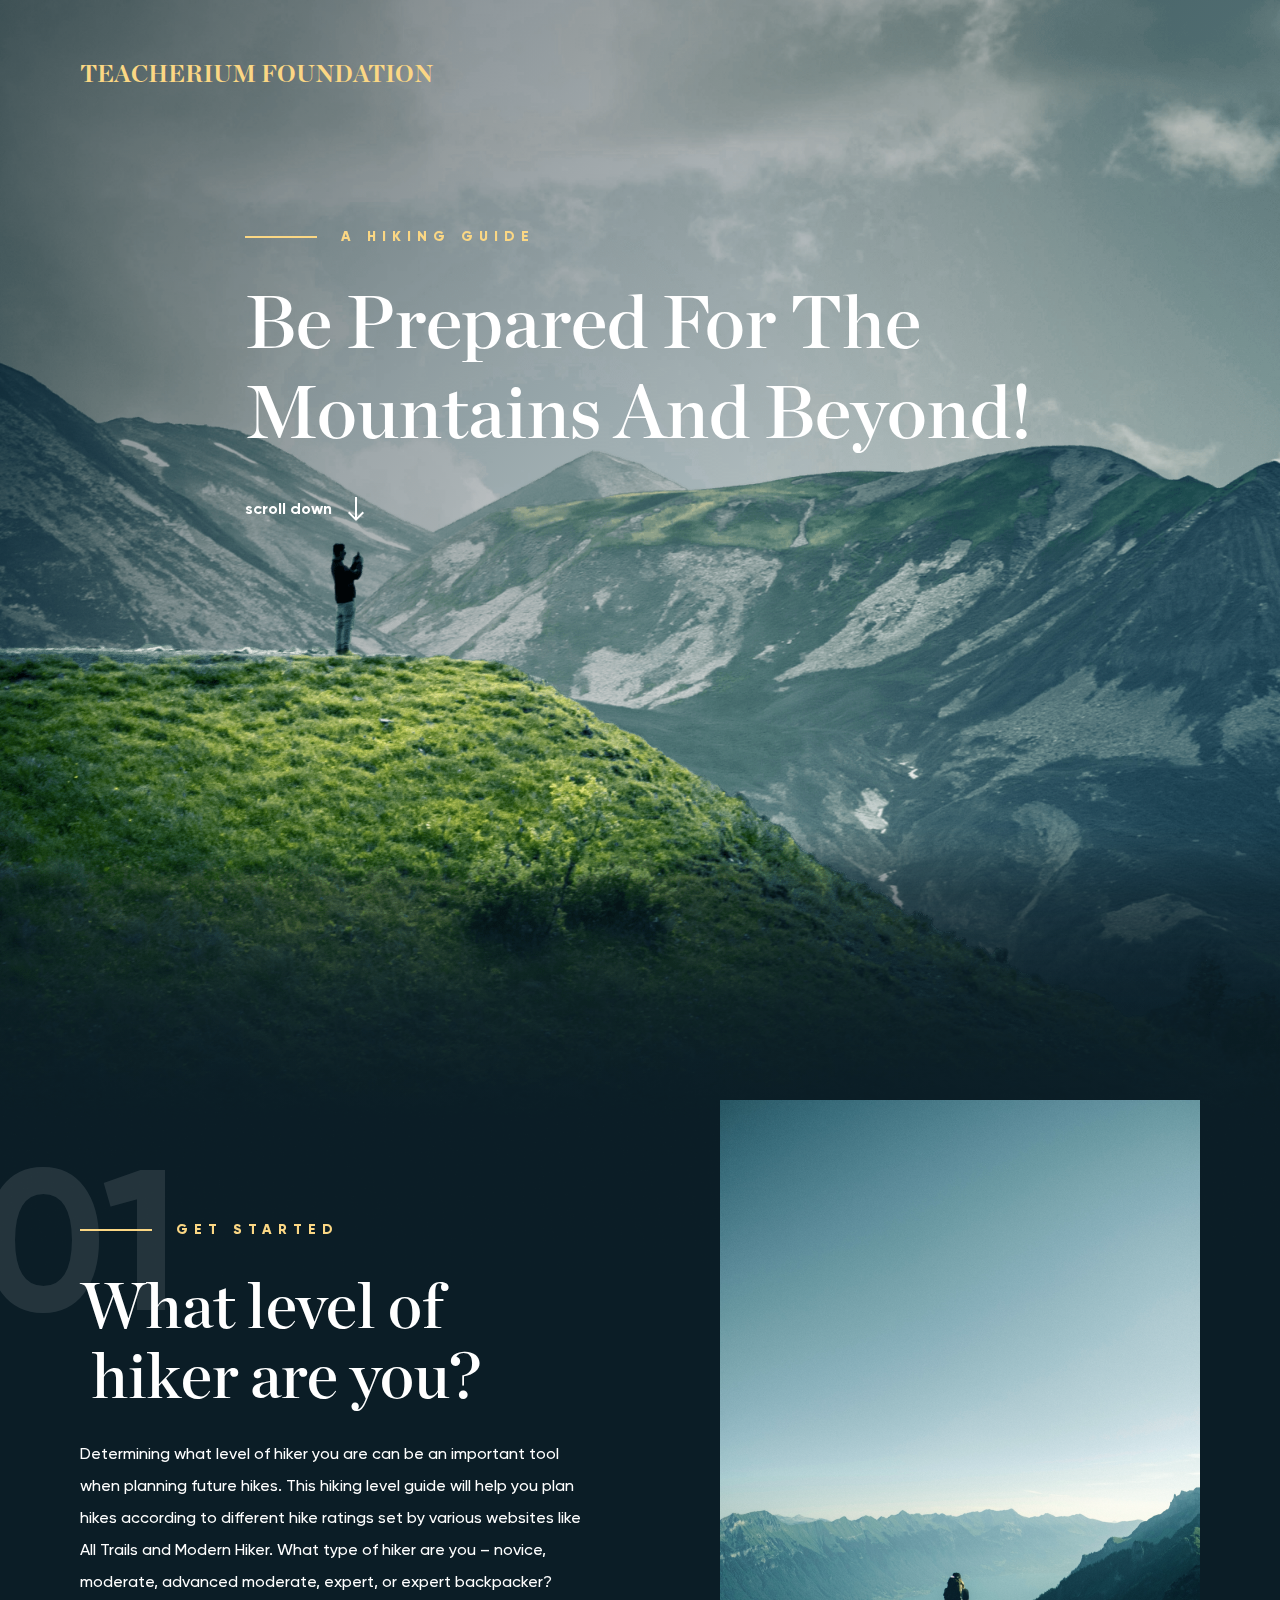
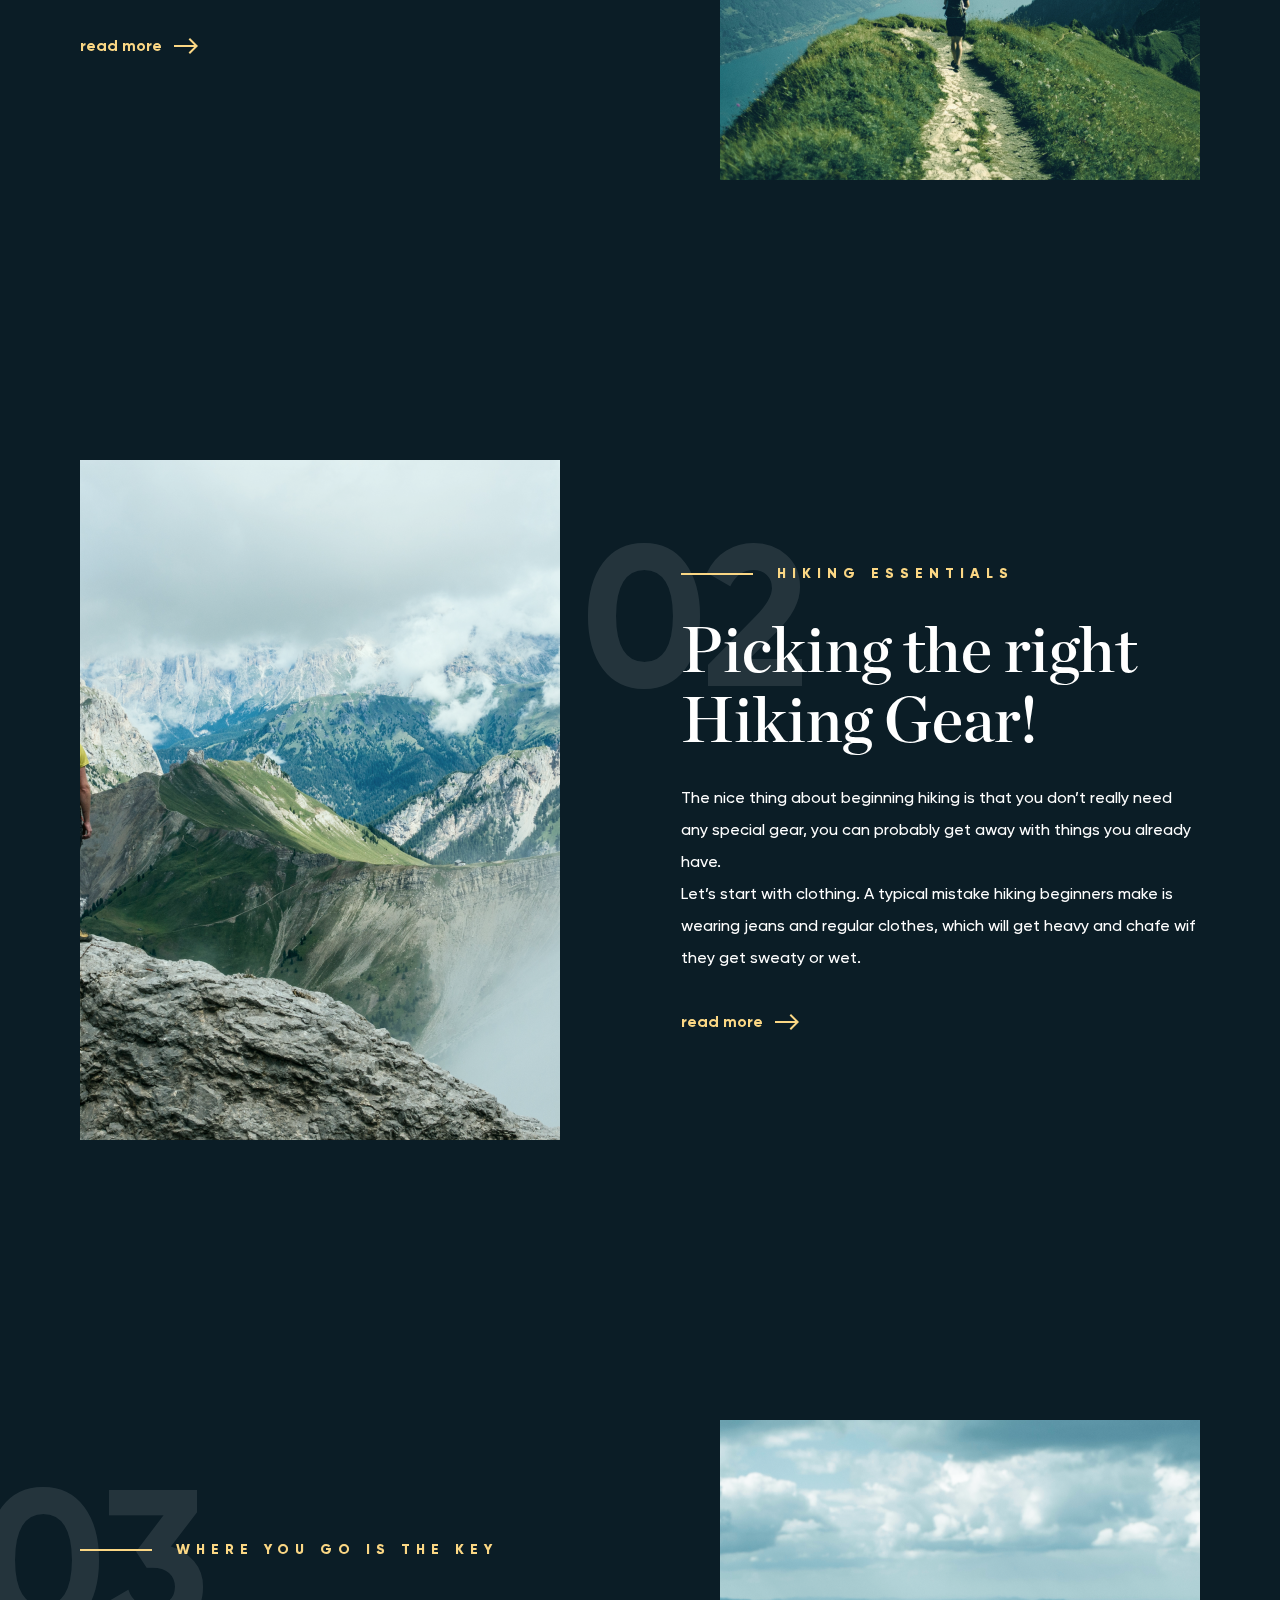
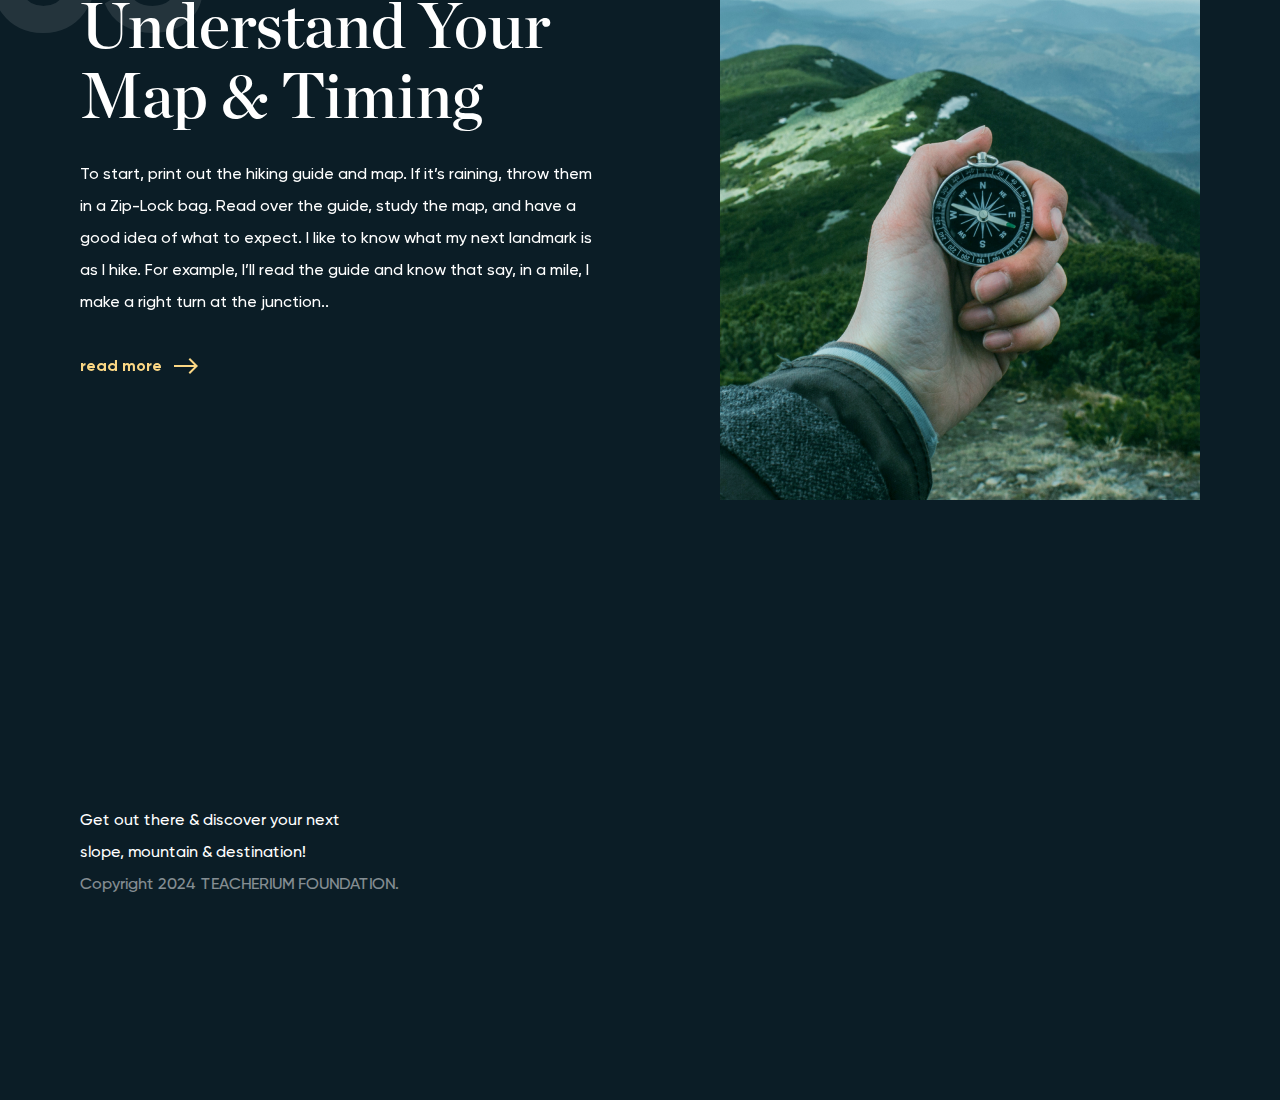
==== commit 4c28d3f7: "update" ====
--- a/index.html
+++ b/index.html
@@ -5,7 +5,7 @@
 
 <head>
   <meta charset="utf-8">
-  <title>Teacherium Labs</title>
+  <title>Teacherium Foundation</title>
   <meta content="This is a concept for a blog landing page about hiking and traveling. By Kryston Schwarze."
     name="description">
   <meta content="MNTN | Landing Page" property="og:title">
@@ -48,7 +48,7 @@
         <div class="content-wrapper nav">
           <a href="#" class="logo w-inline-block">
             <div class="mntn-logo w-embed">
-              <h3 class="h1-title">TEACHERIUM LABS</h3>
+              <h3 class="h1-title">TEACHERIUM FOUNDATION</h3>
             </div>
           </a>
           <!-- <div class="nav-link-wrapper">
@@ -203,14 +203,13 @@
           <div id="w-node-1aa862d1e6f1-0b7ceb38" class="footer-left">
             <div class="top">
               <a href="#" class="logo footer w-inline-block">
-                <div class="mntn-logo w-embed">
-                  <h3 class="h1-title">TEACHERIUM LABS</h3>
-                </div>
+                <!-- <div class="mntn-logo w-embed">
+                  <h3 class="h1-title">TEACHERIUM FOUNDATION</h3>
+                </div> -->
               </a>
               <div class="footer-text">Get out there &amp; discover your next slope, mountain &amp; destination!</div>
             </div>
-            <div class="copyright">Copyright 2024 TEACHERIUM LABS. Terms &amp; Privacy<br>A concept by <a
-                href="http://krystonschwarze.com" target="_blank" class="author">Kryston Schwarze</a></div>
+            <div class="copyright">Copyright 2024 TEACHERIUM FOUNDATION.</div>
           </div>
           <div id="w-node-4532b953dd02-0b7ceb38" class="footer-right">
             <!-- <div class="links">
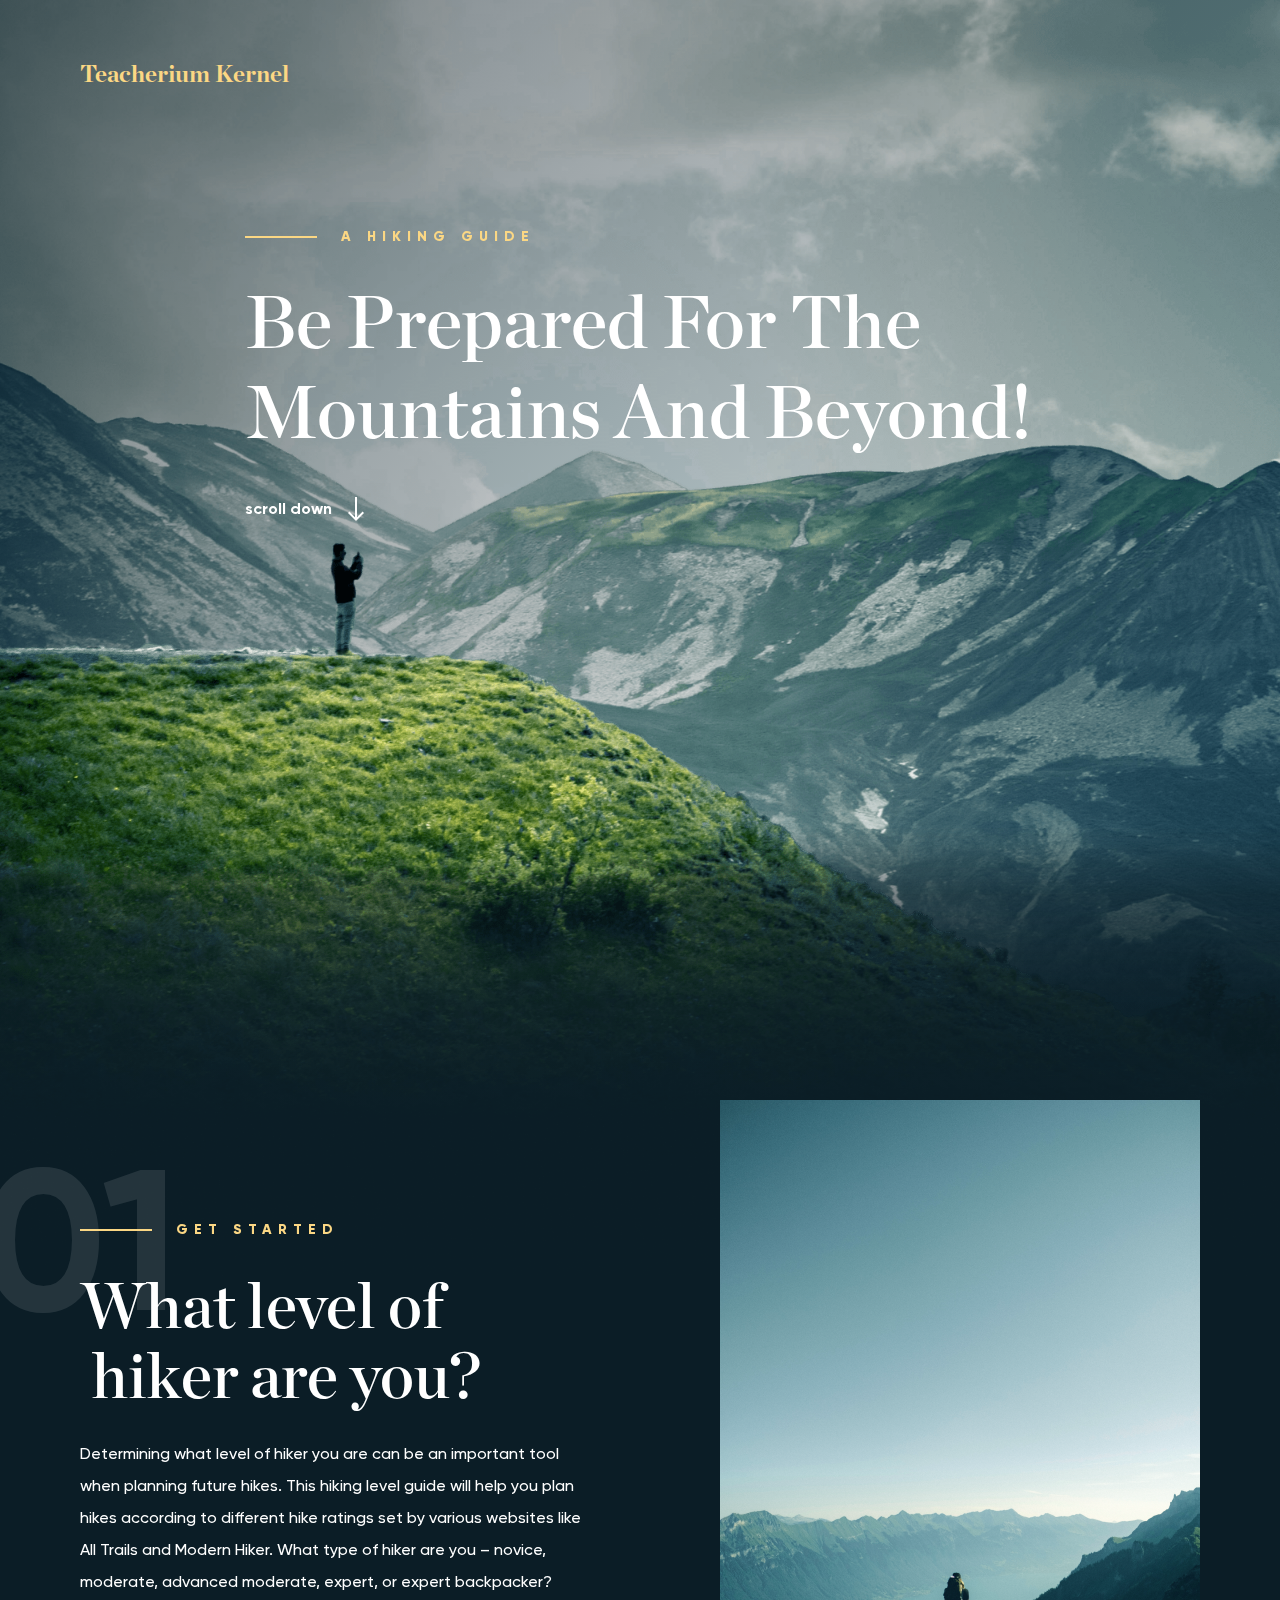
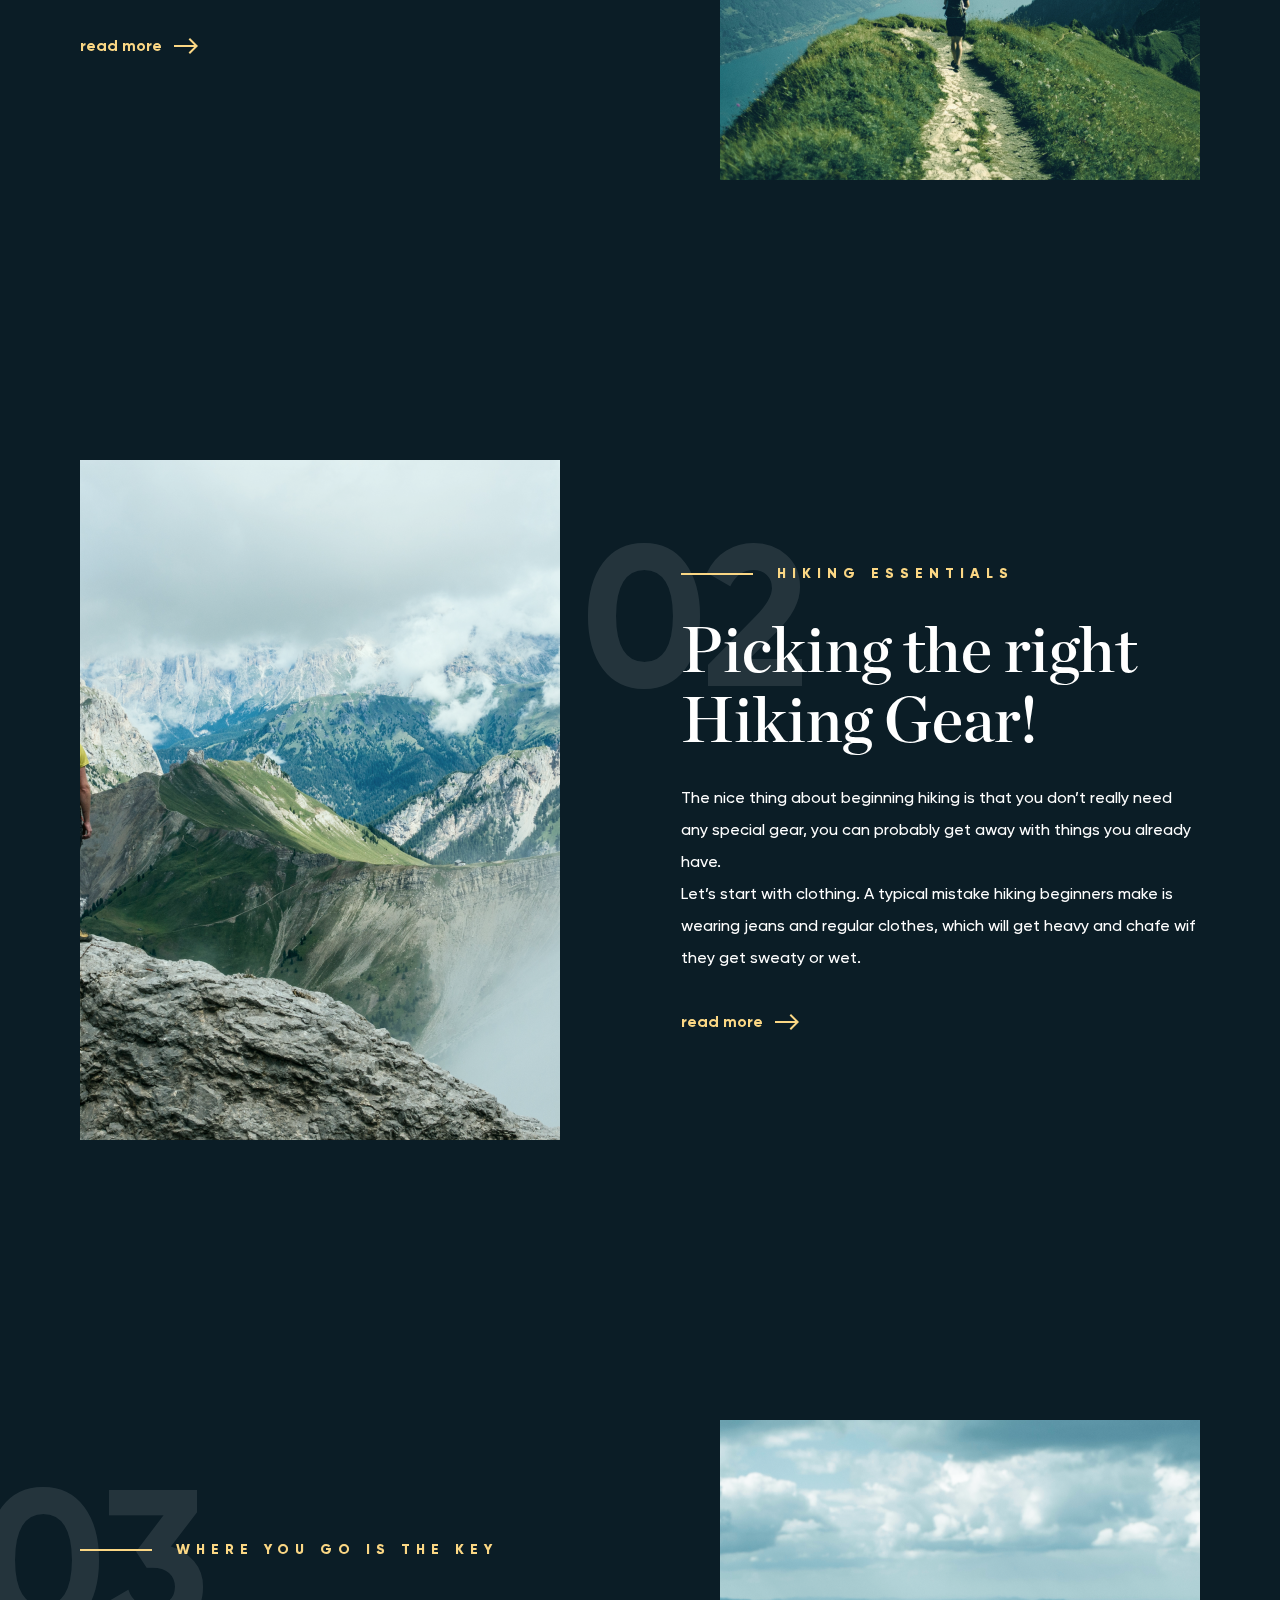
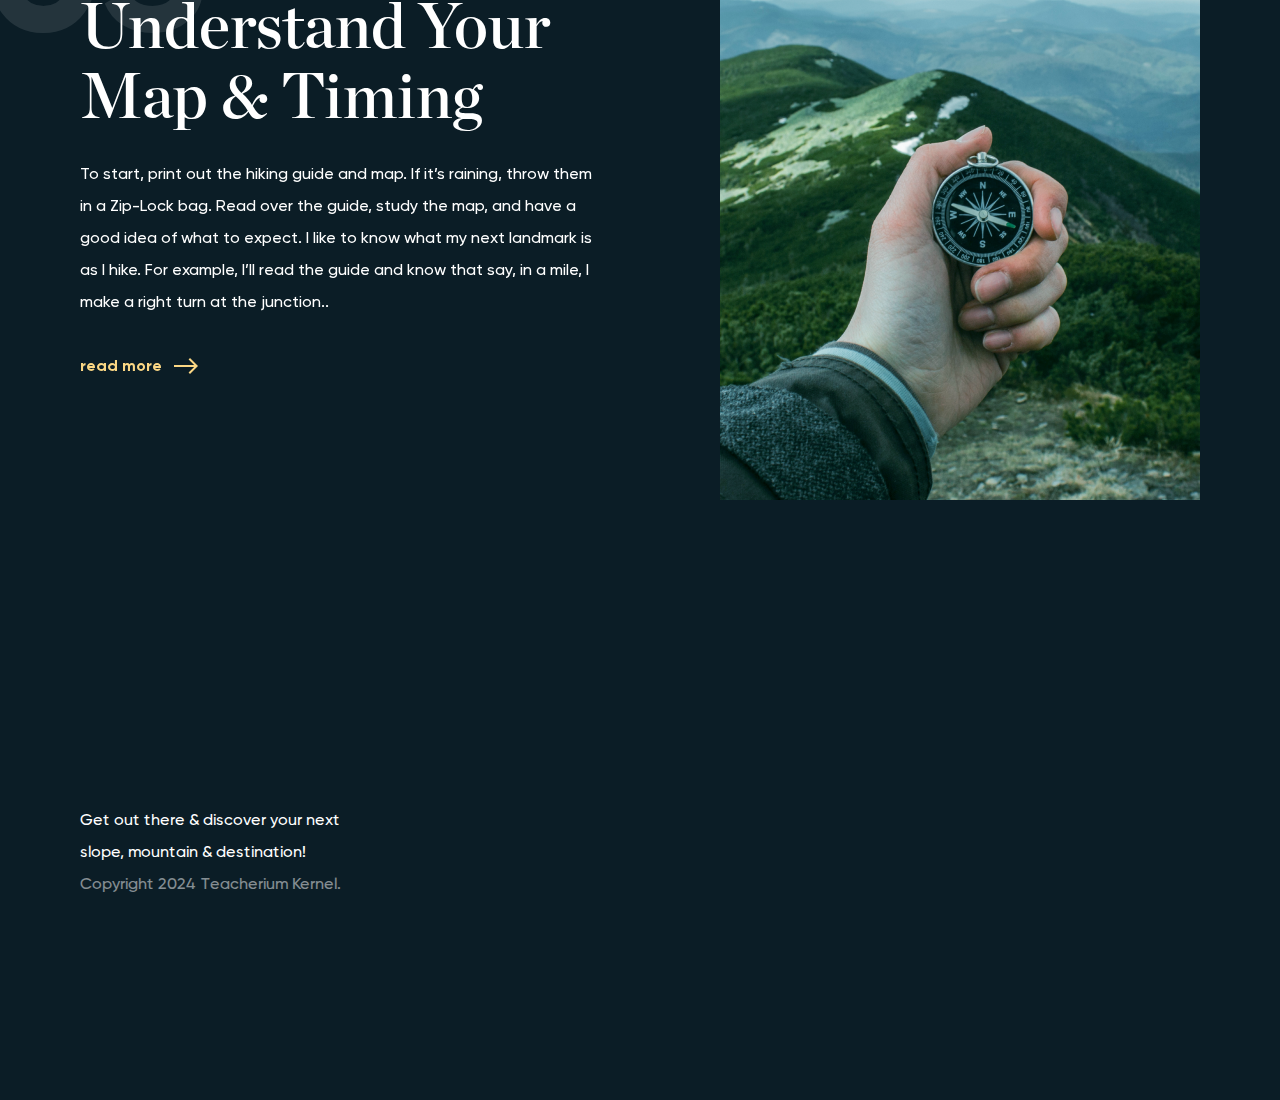
==== commit 12fee3c3: "update" ====
--- a/index.html
+++ b/index.html
@@ -5,7 +5,7 @@
 
 <head>
   <meta charset="utf-8">
-  <title>Teacherium Foundation</title>
+  <title>The Teacherium Kernel</title>
   <meta content="This is a concept for a blog landing page about hiking and traveling. By Kryston Schwarze."
     name="description">
   <meta content="MNTN | Landing Page" property="og:title">
@@ -48,7 +48,7 @@
         <div class="content-wrapper nav">
           <a href="#" class="logo w-inline-block">
             <div class="mntn-logo w-embed">
-              <h3 class="h1-title">TEACHERIUM FOUNDATION</h3>
+              <h3 class="h1-title">Teacherium Kernel</h3>
             </div>
           </a>
           <!-- <div class="nav-link-wrapper">
@@ -203,26 +203,12 @@
           <div id="w-node-1aa862d1e6f1-0b7ceb38" class="footer-left">
             <div class="top">
               <a href="#" class="logo footer w-inline-block">
-                <!-- <div class="mntn-logo w-embed">
-                  <h3 class="h1-title">TEACHERIUM FOUNDATION</h3>
-                </div> -->
               </a>
               <div class="footer-text">Get out there &amp; discover your next slope, mountain &amp; destination!</div>
             </div>
-            <div class="copyright">Copyright 2024 TEACHERIUM FOUNDATION.</div>
+            <div class="copyright">Copyright 2024 Teacherium Kernel.</div>
           </div>
           <div id="w-node-4532b953dd02-0b7ceb38" class="footer-right">
-            <!-- <div class="links">
-              <div id="w-node-bec01f52c19d-0b7ceb38" class="footer-links">
-                <h4>More on The Blog</h4><a href="#" class="footer-link">About MNTN</a><a href="#"
-                  class="footer-link">Contributors &amp; Writers</a><a href="#" class="footer-link">Write For Us</a><a
-                  href="#" class="footer-link">Contact Us</a><a href="#" class="footer-link">Privacy Policy</a>
-              </div>
-              <div id="w-node-98e738a28e3d-0b7ceb38" class="footer-links _02">
-                <h4>More on MNTN</h4><a href="#" class="footer-link">The Team</a><a href="#"
-                  class="footer-link">Jobs</a><a href="#" class="footer-link">Press</a>
-              </div>
-            </div> -->
           </div>
         </div>
       </div>
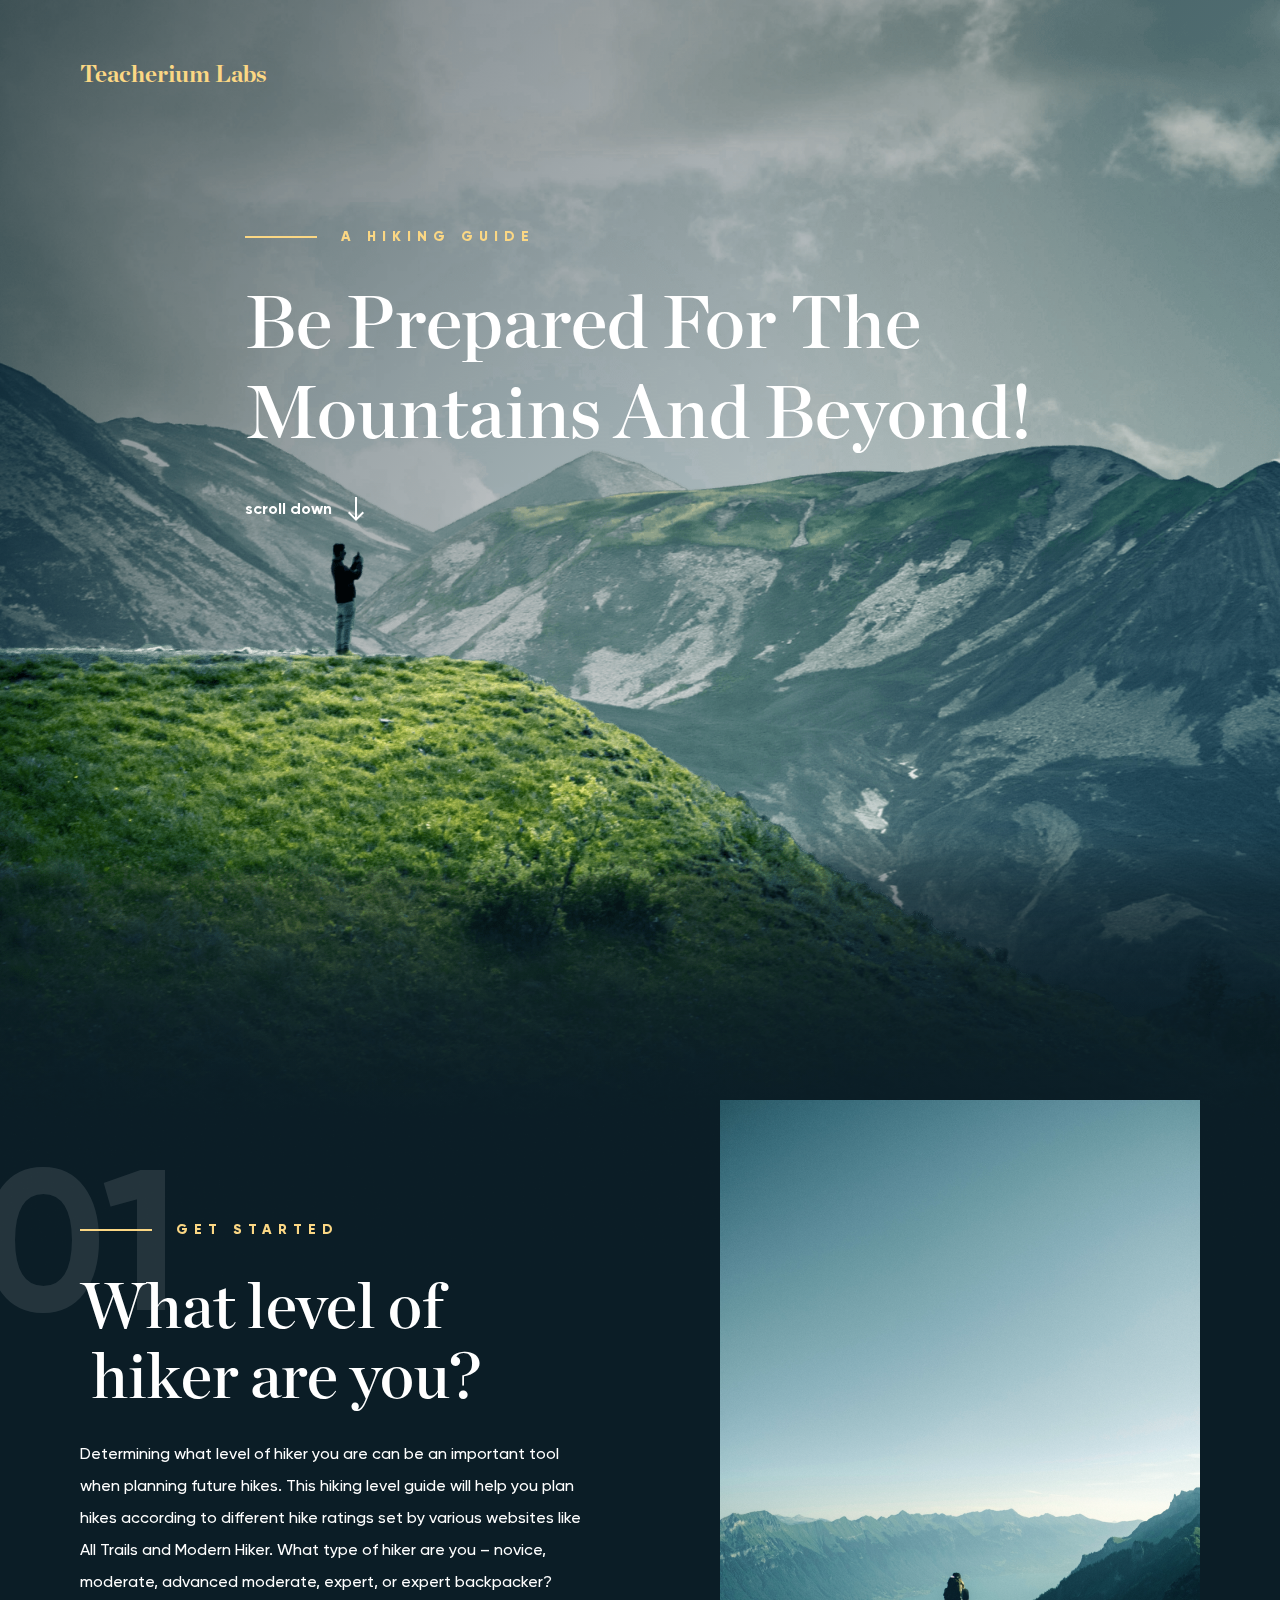
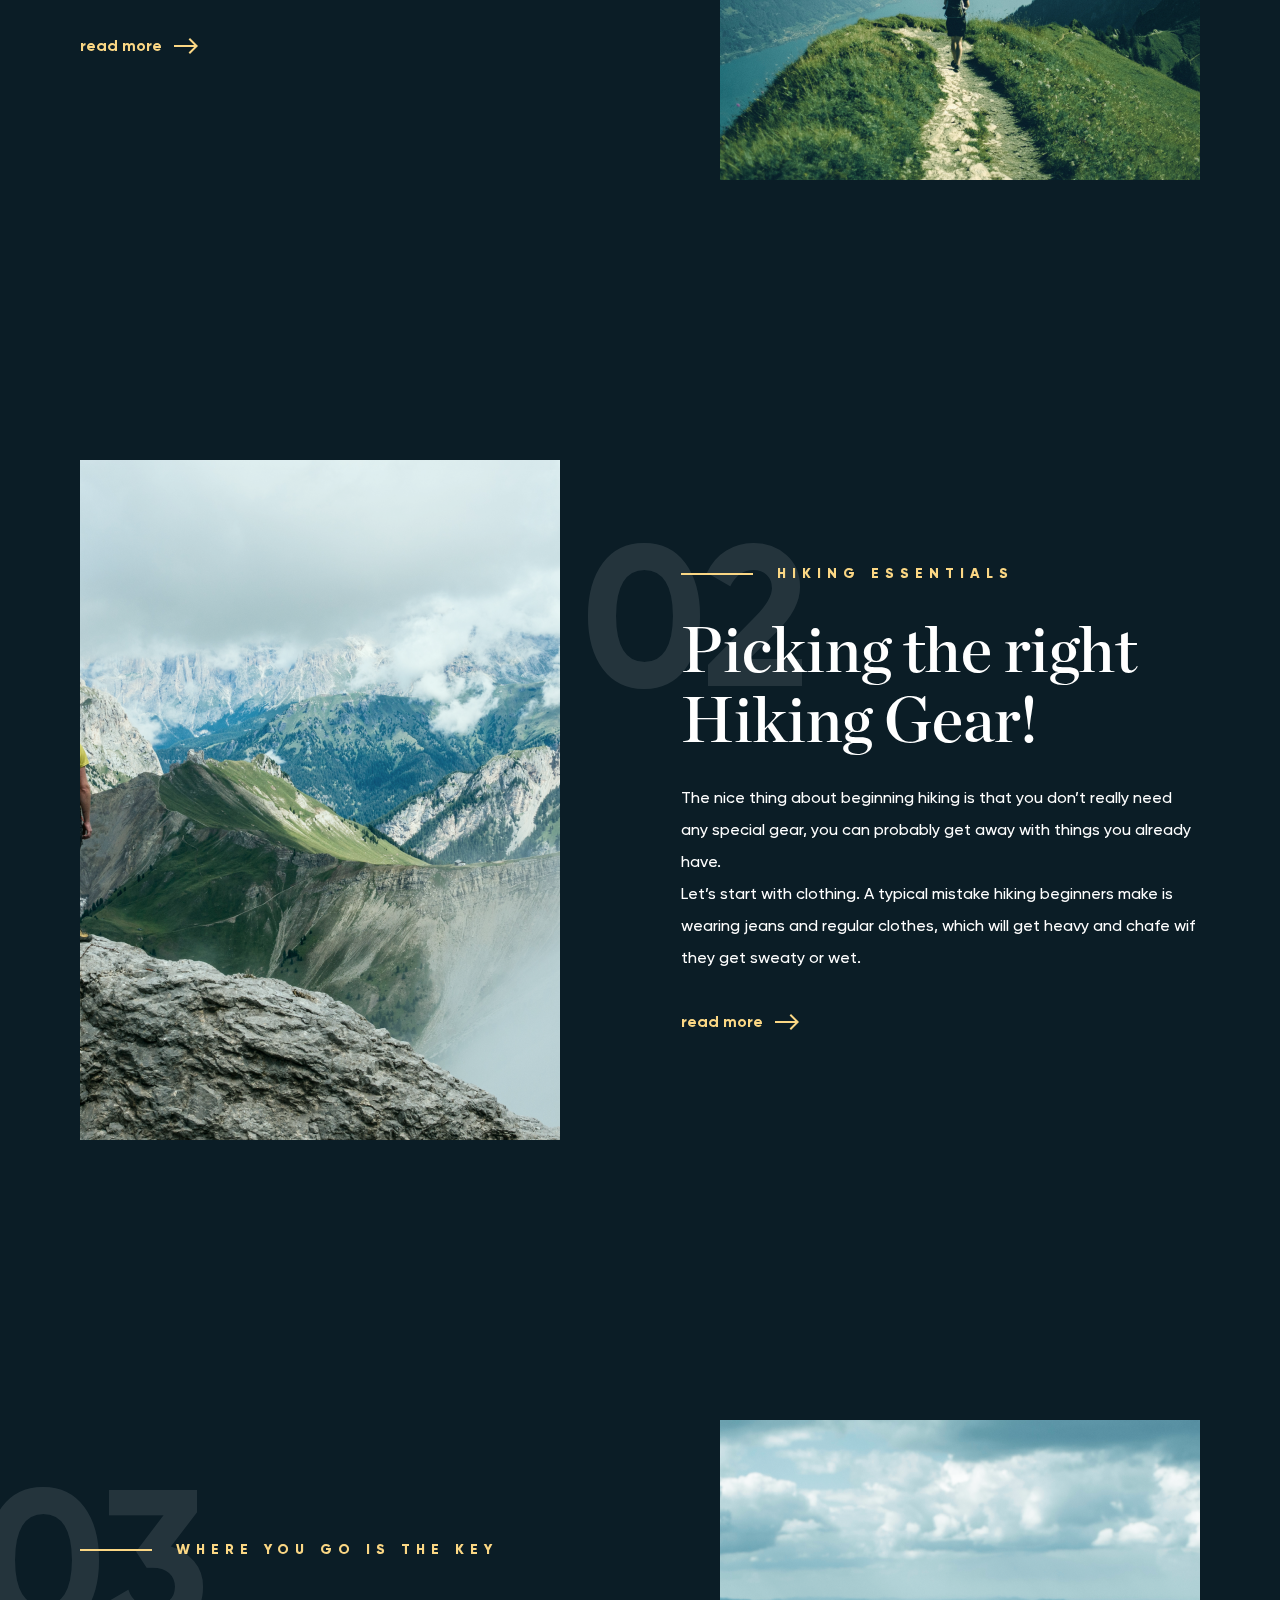
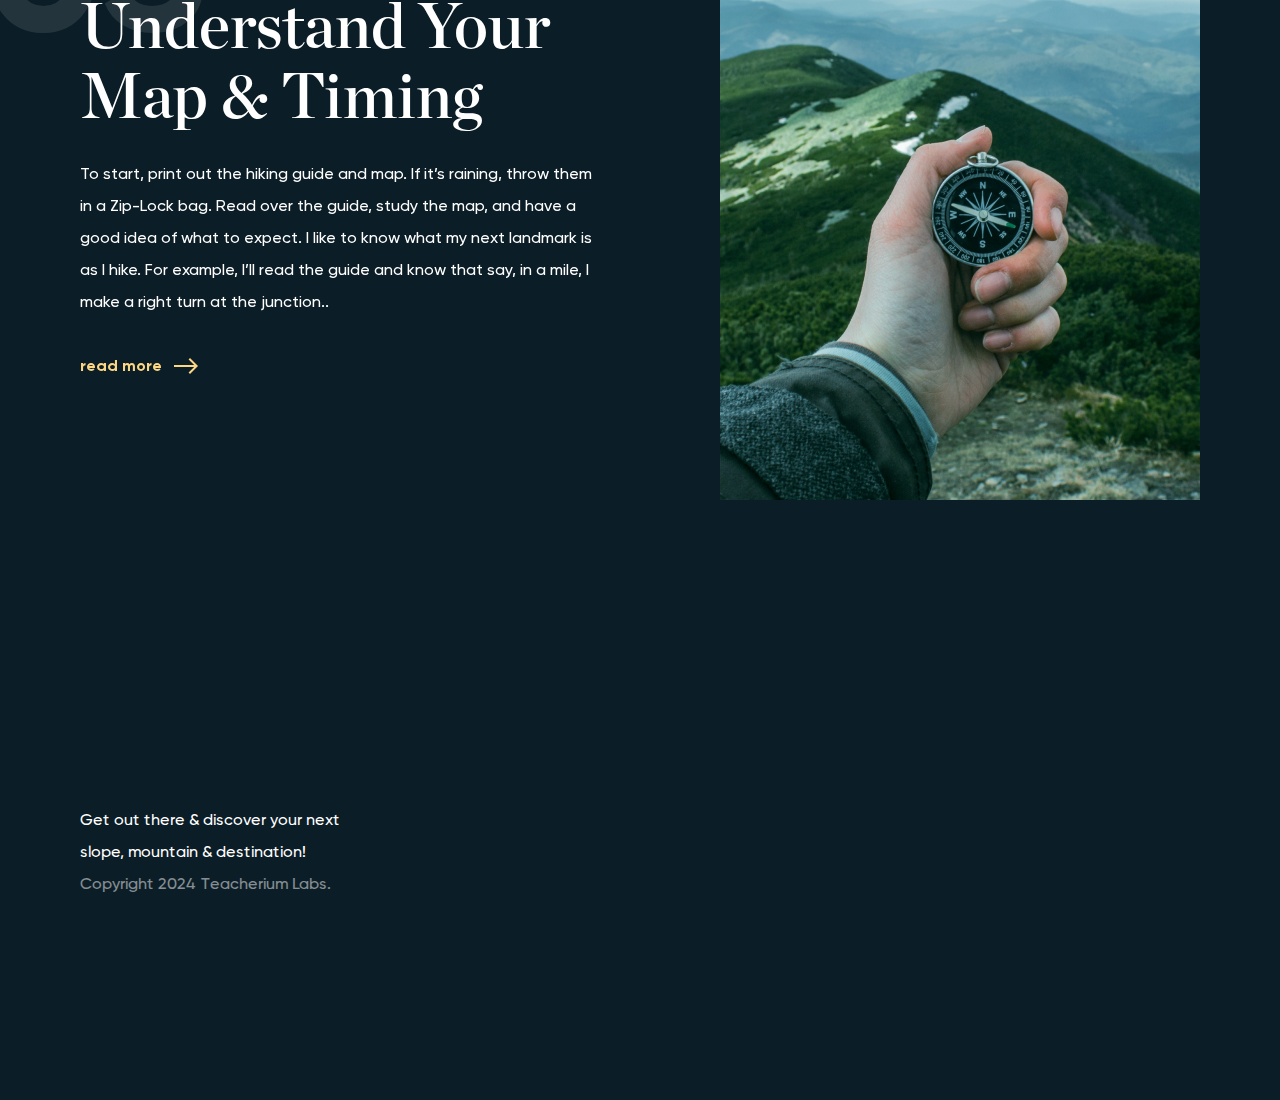
==== commit cdddaaee: "init" ====
--- a/index.html
+++ b/index.html
@@ -5,7 +5,7 @@
 
 <head>
   <meta charset="utf-8">
-  <title>The Teacherium Kernel</title>
+  <title>Teacherium Labs</title>
   <meta content="This is a concept for a blog landing page about hiking and traveling. By Kryston Schwarze."
     name="description">
   <meta content="MNTN | Landing Page" property="og:title">
@@ -48,7 +48,7 @@
         <div class="content-wrapper nav">
           <a href="#" class="logo w-inline-block">
             <div class="mntn-logo w-embed">
-              <h3 class="h1-title">Teacherium Kernel</h3>
+              <h3 class="h1-title">Teacherium Labs</h3>
             </div>
           </a>
           <!-- <div class="nav-link-wrapper">
@@ -206,7 +206,7 @@
               </a>
               <div class="footer-text">Get out there &amp; discover your next slope, mountain &amp; destination!</div>
             </div>
-            <div class="copyright">Copyright 2024 Teacherium Kernel.</div>
+            <div class="copyright">Copyright 2024 Teacherium Labs.</div>
           </div>
           <div id="w-node-4532b953dd02-0b7ceb38" class="footer-right">
           </div>
